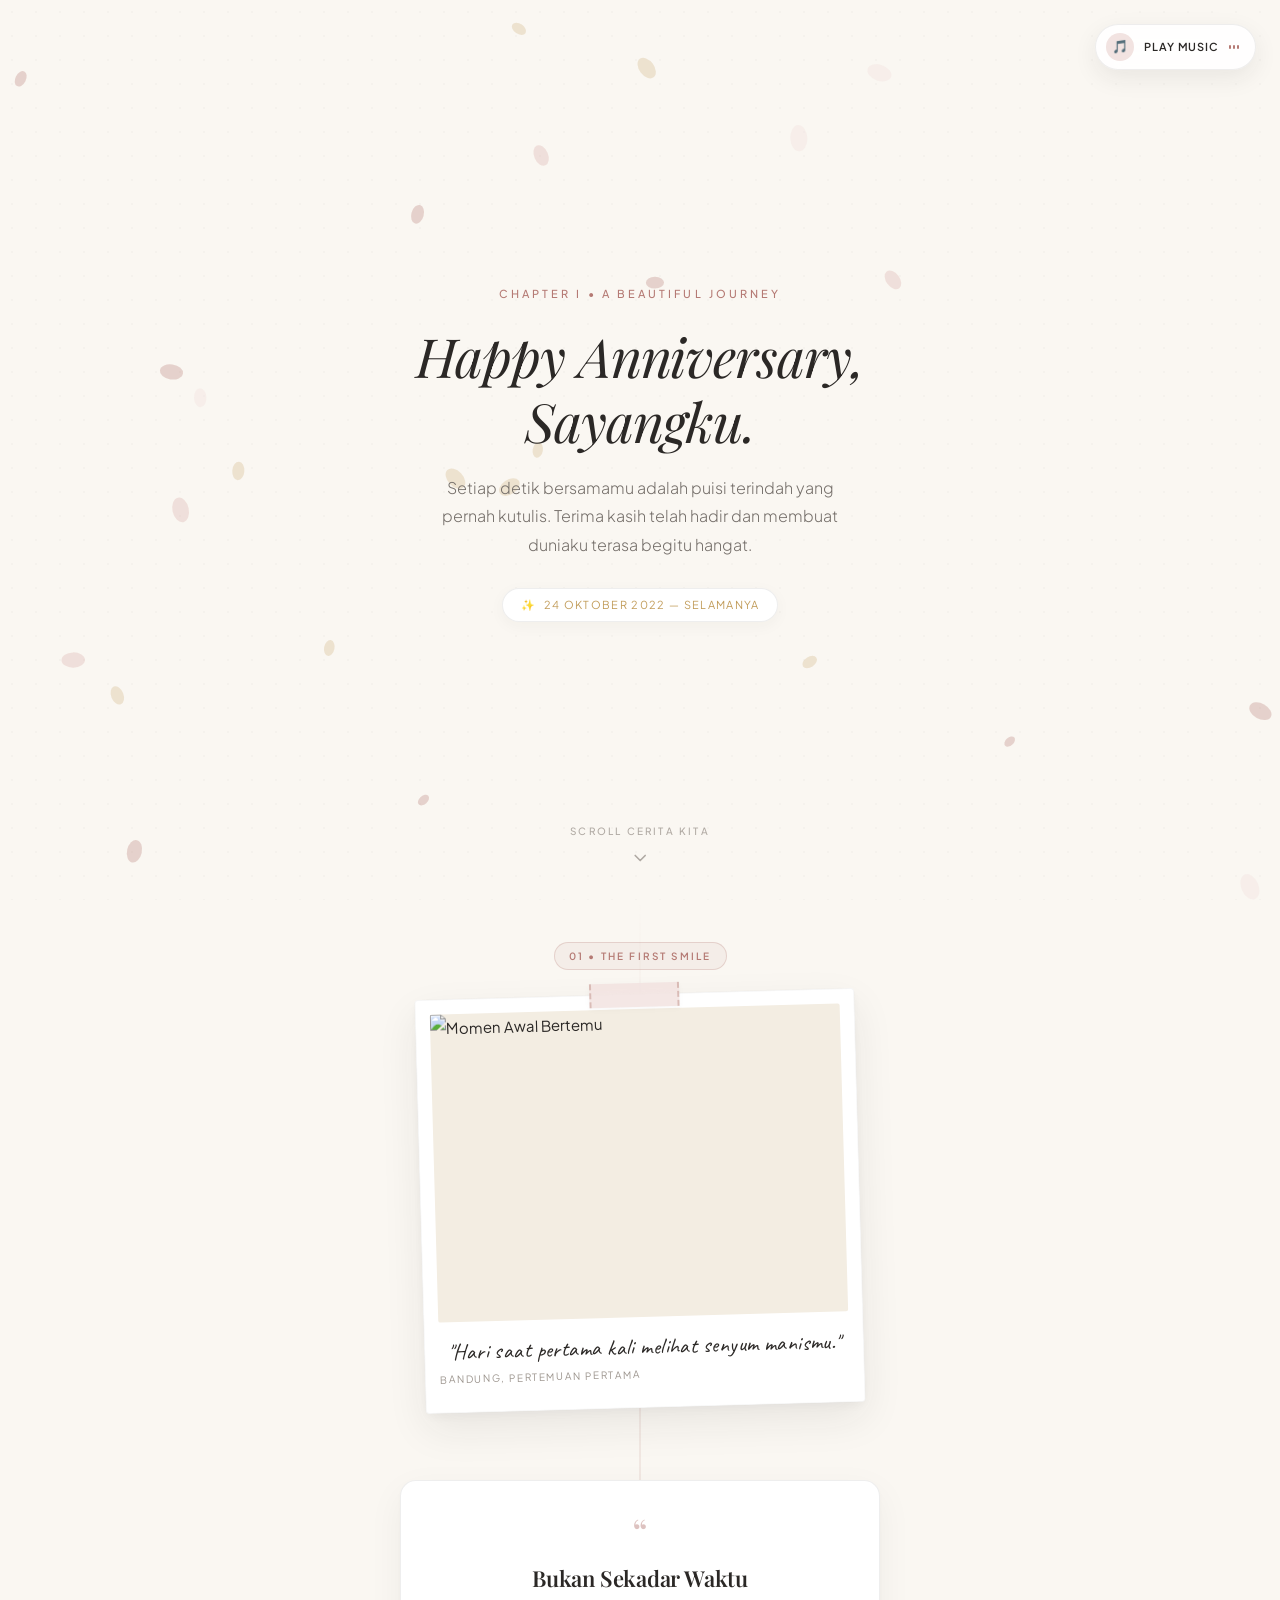
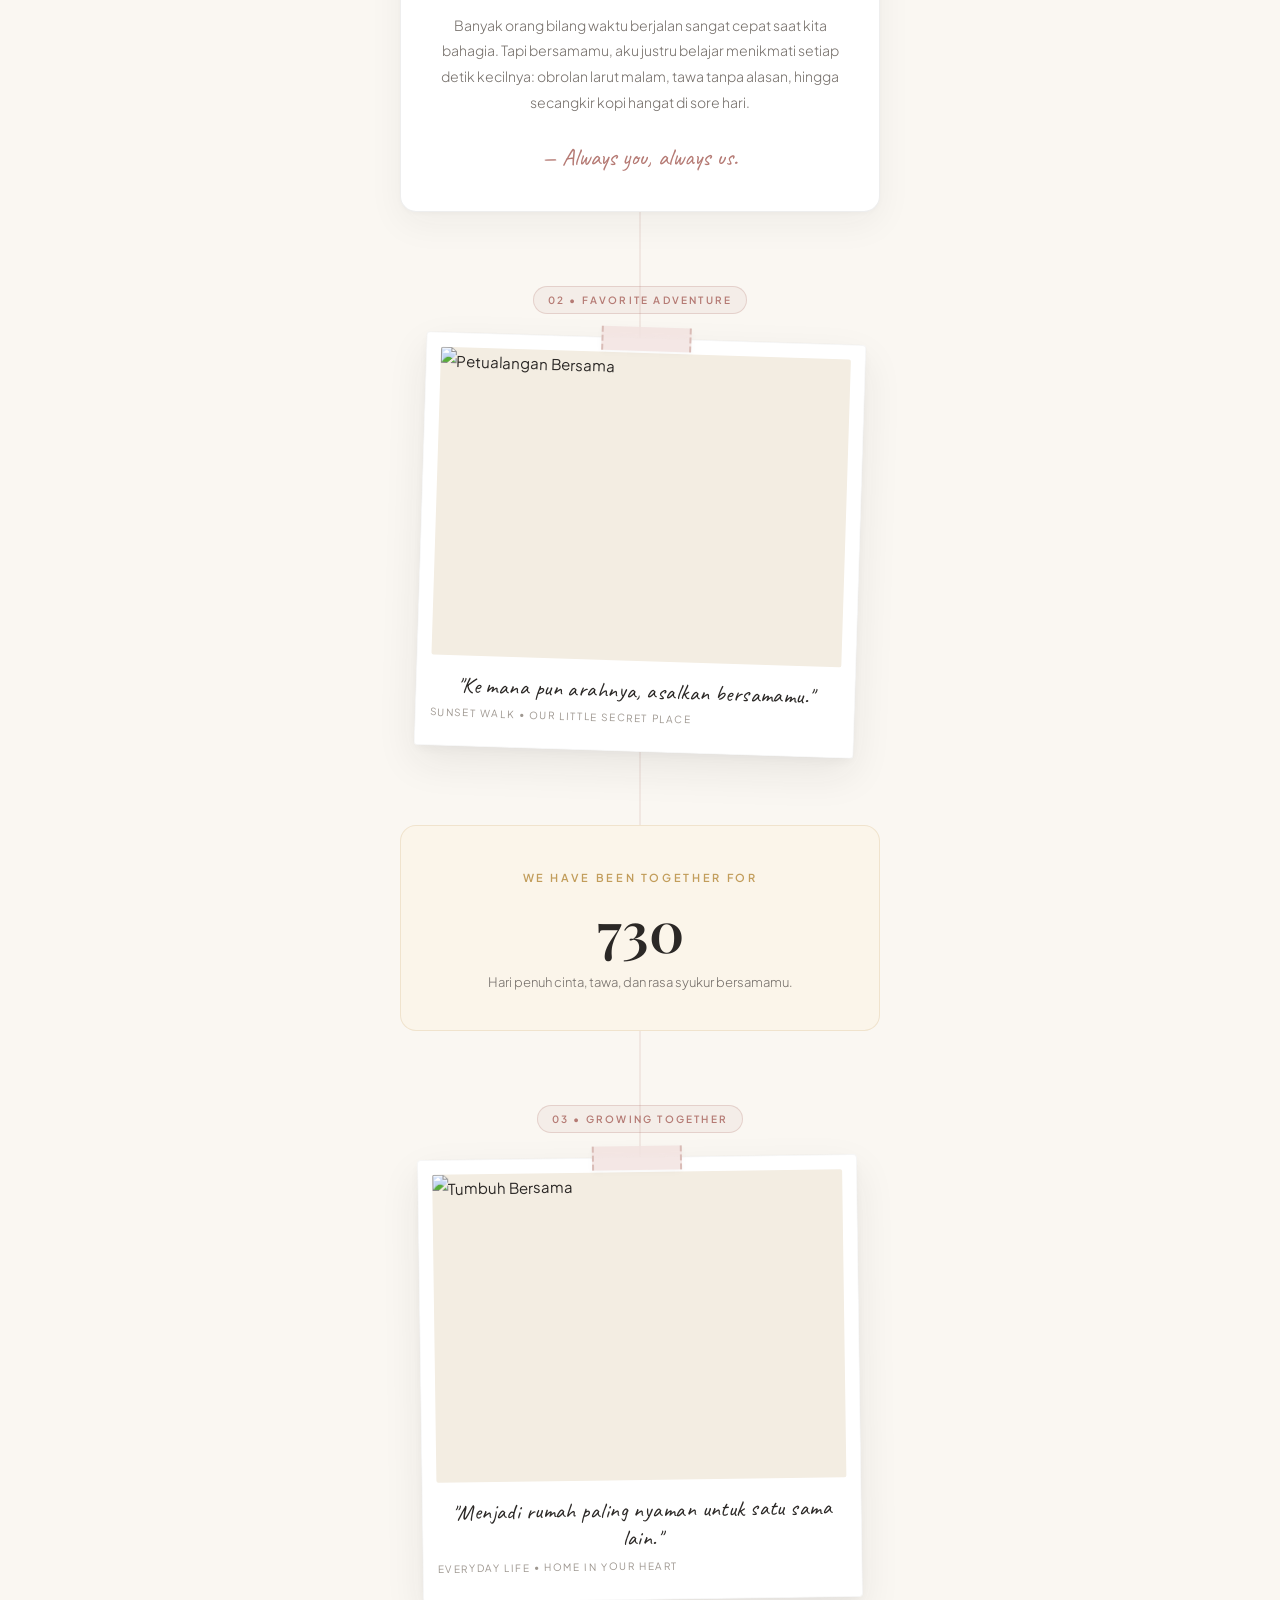
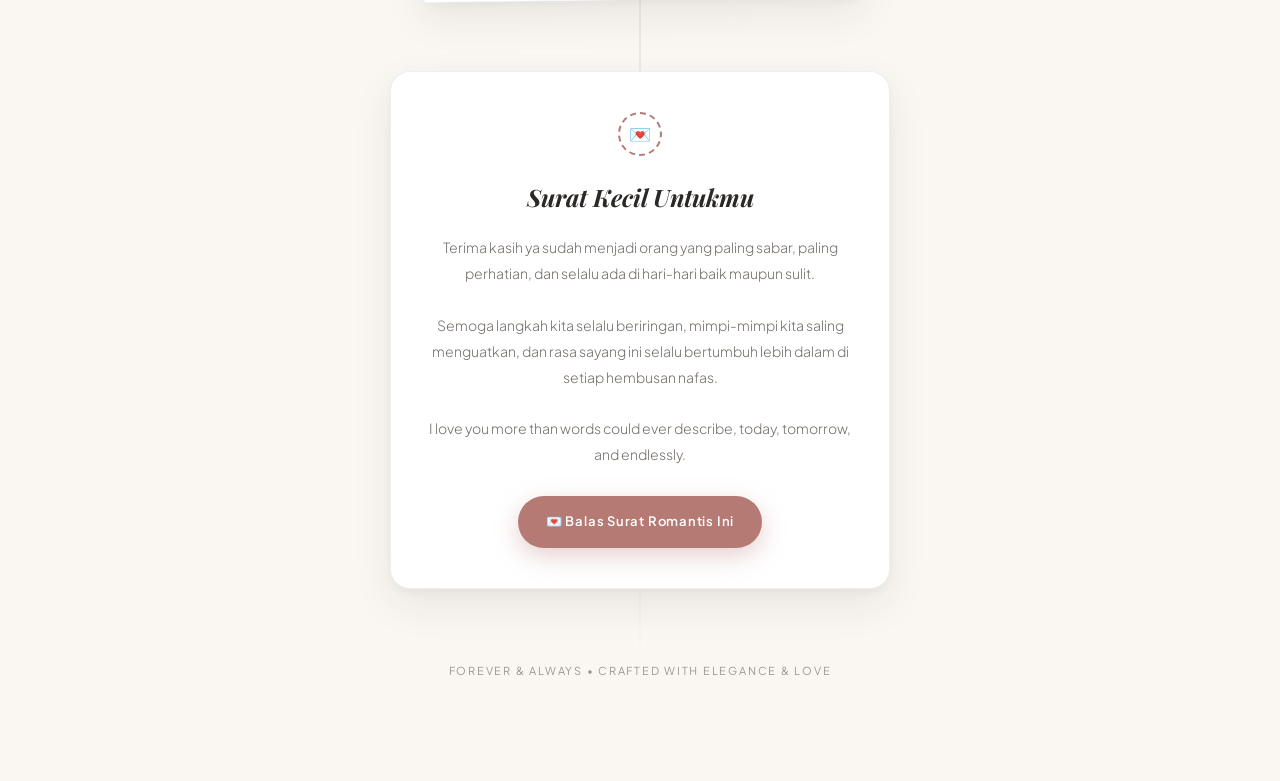
==== public/templates/aesthetic-minimalis/index.html @ 81859001 "feat: create Aesthetic Minimalis scrolling story template with polaroid and BGM" ====
<!DOCTYPE html>
<html lang="id">
<head>
  <meta charset="UTF-8" />
  <meta name="viewport" content="width=device-width, initial-scale=1.0, maximum-scale=1.0, user-scalable=no" />
  <title>A Story of Us • Aesthetic Minimalist Digital Gift</title>

  <!-- Google Fonts: Playfair Display (Serif Elegan) & Plus Jakarta Sans (Sans-Serif Clean) & Caveat (Handwritten Signature) -->
  <link rel="preconnect" href="https://fonts.googleapis.com">
  <link rel="preconnect" href="https://fonts.gstatic.com" crossorigin>
  <link href="https://fonts.googleapis.com/css2?family=Caveat:wght@500;700&family=Playfair+Display:ital,wght@0,400;0,600;0,700;1,400;1,600&family=Plus+Jakarta+Sans:wght@300;400;500;600&display=swap" rel="stylesheet">

  <style>
    /* ========================================================
       1. CSS RESET & COLOR PALETTE (Warm, Soft, & Premium)
       ======================================================== */
    *, *::before, *::after {
      box-sizing: border-box;
      margin: 0;
      padding: 0;
      -webkit-tap-highlight-color: transparent;
    }

    :root {
      /* Warm Beige / Editorial Off-White Palette */
      --bg-warm: #faf7f2;
      --bg-card: #ffffff;
      --bg-subtle: #f3ede2;
      
      --text-main: #2b2826;
      --text-muted: #756f6a;
      --text-light: #9e9790;
      
      --accent-rose: #b57a74;
      --accent-rose-soft: #f2e3e1;
      --accent-gold: #c29d5b;
      --accent-gold-soft: #fbf5ea;
      
      --border-soft: rgba(43, 40, 38, 0.08);
      --border-accent: rgba(181, 122, 116, 0.25);
      
      --font-serif: 'Playfair Display', Georgia, serif;
      --font-sans: 'Plus Jakarta Sans', system-ui, sans-serif;
      --font-script: 'Caveat', cursive;

      --shadow-soft: 0 12px 36px rgba(43, 40, 38, 0.05), 0 2px 6px rgba(43, 40, 38, 0.03);
      --shadow-polaroid: 0 16px 40px rgba(43, 40, 38, 0.08), 0 4px 12px rgba(43, 40, 38, 0.04);
      --shadow-hover: 0 24px 48px rgba(43, 40, 38, 0.12), 0 6px 16px rgba(43, 40, 38, 0.06);
    }

    html {
      scroll-behavior: smooth;
    }

    body {
      background-color: var(--bg-warm);
      color: var(--text-main);
      font-family: var(--font-sans);
      font-size: 15px;
      line-height: 1.8;
      overflow-x: hidden;
      -webkit-font-smoothing: antialiased;
    }

    /* Selection Color */
    ::selection {
      background-color: var(--accent-rose-soft);
      color: var(--accent-rose);
    }

    /* Ambient Subtle Paper Texture Pattern */
    body::before {
      content: "";
      position: fixed;
      inset: 0;
      pointer-events: none;
      z-index: 1;
      opacity: 0.025;
      background-image: radial-gradient(#2b2826 1px, transparent 1px);
      background-size: 24px 24px;
    }

    /* ========================================================
       2. FLOATING BGM BUTTON (Fixed Top-Right)
       ======================================================== */
    .bgm-fixed-control {
      position: fixed;
      top: 24px;
      right: 24px;
      z-index: 100;
      display: flex;
      align-items: center;
      gap: 10px;
      background: rgba(255, 255, 255, 0.88);
      backdrop-filter: blur(12px);
      -webkit-backdrop-filter: blur(12px);
      border: 1px solid var(--border-soft);
      border-radius: 999px;
      padding: 8px 16px 8px 10px;
      box-shadow: 0 8px 24px rgba(43, 40, 38, 0.08);
      cursor: pointer;
      transition: all 0.3s cubic-bezier(0.16, 1, 0.3, 1);
    }
    .bgm-fixed-control:hover {
      transform: translateY(-2px);
      box-shadow: 0 12px 28px rgba(43, 40, 38, 0.12);
      border-color: var(--border-accent);
    }
    .bgm-fixed-control:active {
      transform: scale(0.96);
    }

    /* Disc / Note Icon with gentle rotation when active */
    .bgm-disc {
      width: 28px;
      height: 28px;
      border-radius: 50%;
      background: var(--accent-rose-soft);
      color: var(--accent-rose);
      display: flex;
      align-items: center;
      justify-content: center;
      font-size: 13px;
      transition: transform 0.3s ease;
    }
    .bgm-fixed-control.is-playing .bgm-disc {
      animation: spin-disc 4s linear infinite;
      background: var(--accent-rose);
      color: #fff;
    }
    @keyframes spin-disc {
      from { transform: rotate(0deg); }
      to { transform: rotate(360deg); }
    }

    .bgm-label {
      font-size: 11px;
      font-weight: 600;
      letter-spacing: 0.08em;
      text-transform: uppercase;
      color: var(--text-main);
    }

    /* Equalizer Wave Bars */
    .bgm-wave {
      display: flex;
      align-items: center;
      gap: 2px;
      height: 12px;
    }
    .bgm-wave span {
      width: 2px;
      height: 4px;
      background: var(--accent-rose);
      border-radius: 1px;
      transition: height 0.2s ease;
    }
    .bgm-fixed-control.is-playing .bgm-wave span:nth-child(1) {
      animation: wave-bounce 0.8s ease-in-out infinite alternate;
    }
    .bgm-fixed-control.is-playing .bgm-wave span:nth-child(2) {
      animation: wave-bounce 0.8s ease-in-out 0.2s infinite alternate;
    }
    .bgm-fixed-control.is-playing .bgm-wave span:nth-child(3) {
      animation: wave-bounce 0.8s ease-in-out 0.4s infinite alternate;
    }
    @keyframes wave-bounce {
      from { height: 3px; }
      to { height: 12px; }
    }

    /* ========================================================
       3. FLOATING PETALS CANVAS
       ======================================================== */
    #petals-canvas {
      position: fixed;
      inset: 0;
      pointer-events: none;
      z-index: 2;
      width: 100%;
      height: 100%;
      opacity: 0.65;
    }

    /* ========================================================
       4. HERO SECTION (Serene Opening Screen)
       ======================================================== */
    .hero-section {
      position: relative;
      z-index: 10;
      min-height: 100vh;
      display: flex;
      flex-direction: column;
      align-items: center;
      justify-content: center;
      padding: 60px 24px;
      text-align: center;
    }

    .hero-content {
      max-width: 580px;
      margin: 0 auto;
    }

    .hero-tag {
      display: inline-block;
      font-size: 11px;
      font-weight: 500;
      letter-spacing: 0.28em;
      text-transform: uppercase;
      color: var(--accent-rose);
      margin-bottom: 20px;
      opacity: 0;
      animation: fade-down 1.2s cubic-bezier(0.16, 1, 0.3, 1) 0.2s forwards;
    }

    .hero-title {
      font-family: var(--font-serif);
      font-size: clamp(34px, 8vw, 54px);
      font-weight: 400;
      font-style: italic;
      line-height: 1.2;
      color: var(--text-main);
      margin-bottom: 20px;
      letter-spacing: -0.02em;
      opacity: 0;
      animation: fade-up 1.4s cubic-bezier(0.16, 1, 0.3, 1) 0.4s forwards;
    }

    .hero-subtitle {
      font-size: clamp(14px, 3.8vw, 16px);
      font-weight: 300;
      color: var(--text-muted);
      line-height: 1.8;
      max-width: 440px;
      margin: 0 auto;
      opacity: 0;
      animation: fade-up 1.4s cubic-bezier(0.16, 1, 0.3, 1) 0.6s forwards;
    }

    .hero-date-pill {
      display: inline-flex;
      align-items: center;
      gap: 8px;
      margin-top: 28px;
      padding: 6px 18px;
      border-radius: 999px;
      background: var(--bg-card);
      border: 1px solid var(--border-soft);
      font-size: 11px;
      letter-spacing: 0.12em;
      text-transform: uppercase;
      color: var(--accent-gold);
      box-shadow: 0 4px 16px rgba(43, 40, 38, 0.04);
      opacity: 0;
      animation: fade-up 1.4s cubic-bezier(0.16, 1, 0.3, 1) 0.8s forwards;
    }

    /* Bouncing Chevron Prompt */
    .scroll-indicator {
      position: absolute;
      bottom: 32px;
      left: 50%;
      transform: translateX(-50%);
      display: flex;
      flex-direction: column;
      align-items: center;
      gap: 8px;
      text-decoration: none;
      color: var(--text-light);
      opacity: 0;
      animation: fade-in 1.4s ease 1.2s forwards;
      cursor: pointer;
    }
    .scroll-indicator span {
      font-size: 10px;
      letter-spacing: 0.22em;
      text-transform: uppercase;
      font-weight: 500;
    }
    .chevron-icon {
      width: 20px;
      height: 20px;
      animation: bounce-chevron 2s infinite ease-in-out;
    }
    @keyframes bounce-chevron {
      0%, 100% { transform: translateY(0); }
      50% { transform: translateY(6px); }
    }

    @keyframes fade-down {
      from { opacity: 0; transform: translateY(-16px); }
      to { opacity: 1; transform: translateY(0); }
    }
    @keyframes fade-up {
      from { opacity: 0; transform: translateY(20px); }
      to { opacity: 1; transform: translateY(0); }
    }
    @keyframes fade-in {
      from { opacity: 0; }
      to { opacity: 0.8; }
    }

    /* ========================================================
       5. SCROLL STORY CONTAINER (Mobile-First Layout)
       ======================================================== */
    .story-container {
      position: relative;
      z-index: 10;
      width: 100%;
      max-width: 620px;
      margin: 0 auto;
      padding: 40px 24px 100px;
    }

    /* Vertical Storyline Spine */
    .story-spine {
      position: absolute;
      top: 0;
      bottom: 80px;
      left: 50%;
      width: 1px;
      background: linear-gradient(
        to bottom,
        transparent,
        rgba(181, 122, 116, 0.25) 10%,
        rgba(181, 122, 116, 0.25) 90%,
        transparent
      );
      transform: translateX(-50%);
      pointer-events: none;
    }

    /* Story Item Block */
    .story-item {
      position: relative;
      margin-bottom: 72px;
      width: 100%;
    }

    /* Chapter Indicator Badge */
    .chapter-tag {
      text-align: center;
      margin-bottom: 24px;
    }
    .chapter-pill {
      display: inline-block;
      font-size: 10px;
      font-weight: 600;
      letter-spacing: 0.22em;
      text-transform: uppercase;
      color: var(--accent-rose);
      background: rgba(181, 122, 116, 0.08);
      border: 1px solid var(--border-accent);
      padding: 4px 14px;
      border-radius: 999px;
    }

    /* ========================================================
       6. POLAROID PHOTO CARD STYLING
       ======================================================== */
    .polaroid-card {
      position: relative;
      background: var(--bg-card);
      padding: 14px 14px 24px;
      border-radius: 4px;
      box-shadow: var(--shadow-polaroid);
      border: 1px solid rgba(43, 40, 38, 0.04);
      transition: transform 0.4s cubic-bezier(0.16, 1, 0.3, 1), box-shadow 0.4s ease;
      max-width: 440px;
      margin: 0 auto;
    }
    .polaroid-card:hover {
      transform: scale(1.02) rotate(0deg) !important;
      box-shadow: var(--shadow-hover);
    }

    /* Subtle decorative Washi Tape */
    .polaroid-tape {
      position: absolute;
      top: -12px;
      left: 50%;
      transform: translateX(-50%);
      width: 90px;
      height: 24px;
      background: rgba(242, 227, 225, 0.85);
      border-left: 2px dashed rgba(181, 122, 116, 0.4);
      border-right: 2px dashed rgba(181, 122, 116, 0.4);
      box-shadow: 0 2px 6px rgba(0, 0, 0, 0.03);
      backdrop-filter: blur(2px);
      z-index: 5;
    }

    .polaroid-image-wrapper {
      position: relative;
      width: 100%;
      aspect-ratio: 4 / 3;
      overflow: hidden;
      border-radius: 2px;
      background: var(--bg-subtle);
    }
    .polaroid-image-wrapper img {
      width: 100%;
      height: 100%;
      object-fit: cover;
      display: block;
      transition: transform 0.6s cubic-bezier(0.16, 1, 0.3, 1);
    }
    .polaroid-card:hover .polaroid-image-wrapper img {
      transform: scale(1.04);
    }

    /* Polaroid Bottom Caption */
    .polaroid-caption {
      margin-top: 16px;
      text-align: center;
      font-family: var(--font-script);
      font-size: 22px;
      color: var(--text-main);
      line-height: 1.3;
      letter-spacing: 0.02em;
    }
    .polaroid-date {
      display: block;
      margin-top: 4px;
      font-family: var(--font-sans);
      font-size: 10px;
      letter-spacing: 0.16em;
      text-transform: uppercase;
      color: var(--text-light);
    }

    /* Slight organic tilts */
    .tilt-left {
      transform: rotate(-1.6deg);
    }
    .tilt-right {
      transform: rotate(1.8deg);
    }
    .tilt-slight-left {
      transform: rotate(-0.8deg);
    }

    /* ========================================================
       7. ROMANTIC NARRATIVE TEXT CARD
       ======================================================== */
    .narrative-card {
      position: relative;
      background: var(--bg-card);
      border-radius: 16px;
      padding: 32px 28px;
      box-shadow: var(--shadow-soft);
      border: 1px solid var(--border-soft);
      max-width: 480px;
      margin: 0 auto;
      text-align: center;
    }
    .narrative-quote-mark {
      font-family: var(--font-serif);
      font-size: 38px;
      line-height: 1;
      color: var(--accent-rose);
      opacity: 0.45;
      margin-bottom: 8px;
    }
    .narrative-heading {
      font-family: var(--font-serif);
      font-size: 22px;
      font-weight: 600;
      color: var(--text-main);
      margin-bottom: 14px;
      letter-spacing: -0.01em;
    }
    .narrative-body {
      font-size: 14px;
      color: var(--text-muted);
      line-height: 1.85;
      font-weight: 300;
    }
    .narrative-signature {
      margin-top: 20px;
      font-family: var(--font-script);
      font-size: 24px;
      color: var(--accent-rose);
    }

    /* ========================================================
       8. DAYS OF LOVE COUNTER
       ======================================================== */
    .counter-section {
      text-align: center;
      padding: 36px 20px;
      background: var(--accent-gold-soft);
      border: 1px solid rgba(194, 157, 91, 0.2);
      border-radius: 16px;
      margin: 40px auto 60px;
      max-width: 480px;
    }
    .counter-label {
      font-size: 11px;
      letter-spacing: 0.24em;
      text-transform: uppercase;
      color: var(--accent-gold);
      font-weight: 600;
    }
    .counter-number {
      font-family: var(--font-serif);
      font-size: clamp(38px, 9vw, 56px);
      font-weight: 600;
      color: var(--text-main);
      line-height: 1.1;
      margin: 10px 0;
    }
    .counter-desc {
      font-size: 13px;
      color: var(--text-muted);
      font-weight: 300;
    }

    /* ========================================================
       9. CLOSING LETTER & WHATSAPP REPLY
       ======================================================== */
    .closing-letter-card {
      background: var(--bg-card);
      border-radius: 20px;
      padding: 40px 30px;
      border: 1px solid var(--border-soft);
      box-shadow: var(--shadow-polaroid);
      max-width: 500px;
      margin: 40px auto 0;
      text-align: center;
      position: relative;
    }
    .closing-stamp {
      width: 44px;
      height: 44px;
      border-radius: 50%;
      border: 2px dashed var(--accent-rose);
      color: var(--accent-rose);
      display: flex;
      align-items: center;
      justify-content: center;
      font-size: 18px;
      margin: 0 auto 20px;
    }
    .closing-title {
      font-family: var(--font-serif);
      font-size: 24px;
      font-style: italic;
      margin-bottom: 16px;
    }
    .closing-text {
      font-size: 14px;
      color: var(--text-muted);
      line-height: 1.85;
      font-weight: 300;
      margin-bottom: 28px;
      white-space: pre-wrap;
    }

    /* Romantic WhatsApp CTA Button */
    .reply-btn {
      display: inline-flex;
      align-items: center;
      justify-content: center;
      gap: 10px;
      background: var(--accent-rose);
      color: #ffffff;
      padding: 14px 28px;
      border-radius: 999px;
      font-size: 13px;
      font-weight: 600;
      letter-spacing: 0.06em;
      text-decoration: none;
      box-shadow: 0 8px 24px rgba(181, 122, 116, 0.35);
      transition: all 0.3s cubic-bezier(0.16, 1, 0.3, 1);
    }
    .reply-btn:hover {
      background: #a36963;
      transform: translateY(-2px);
      box-shadow: 0 12px 28px rgba(181, 122, 116, 0.45);
    }
    .reply-btn:active {
      transform: scale(0.97);
    }

    .footer-note {
      margin-top: 48px;
      text-align: center;
      font-size: 11px;
      letter-spacing: 0.16em;
      text-transform: uppercase;
      color: var(--text-light);
    }

    /* ========================================================
       10. SCROLL REVEAL ANIMATIONS (Intersection Observer)
       ======================================================== */
    .reveal-on-scroll {
      opacity: 0;
      transform: translateY(35px);
      transition: opacity 0.85s cubic-bezier(0.16, 1, 0.3, 1), transform 0.85s cubic-bezier(0.16, 1, 0.3, 1);
      will-change: opacity, transform;
    }
    .reveal-on-scroll.is-visible {
      opacity: 1;
      transform: translateY(0);
    }
  </style>
</head>
<body>

  <!-- Floating Ambient Canvas: Gentle Rose Petals -->
  <canvas id="petals-canvas" aria-hidden="true"></canvas>

  <!-- ========================================================
       1. FIXED BGM AUDIO PLAYER CONTROL (Top-Right)
       ======================================================== -->
  <div class="bgm-fixed-control" id="bgm-button" role="button" aria-label="Putar Musik Latar Belakang" tabindex="0">
    <div class="bgm-disc">🎵</div>
    <span class="bgm-label" id="bgm-status-text">PLAY MUSIC</span>
    <div class="bgm-wave">
      <span></span>
      <span></span>
      <span></span>
    </div>
  </div>

  <!-- Native Audio Tag -->
  <audio id="bgm-audio" loop preload="auto">
    <source src="https://cdn.pixabay.com/download/audio/2022/05/27/audio_1808fbf07a.mp3?filename=romantic-moment-piano-love-112196.mp3" type="audio/mpeg" />
  </audio>

  <!-- ========================================================
       2. HERO SECTION (Layar Pembuka)
       ======================================================== -->
  <header class="hero-section" id="hero">
    <div class="hero-content">
      <p class="hero-tag" id="hero-tag-text">CHAPTER I • A BEAUTIFUL JOURNEY</p>
      <h1 class="hero-title" id="hero-title-text">Happy Anniversary,<br>Sayangku.</h1>
      <p class="hero-subtitle" id="hero-subtitle-text">
        Setiap detik bersamamu adalah puisi terindah yang pernah kutulis. Terima kasih telah hadir dan membuat duniaku terasa begitu hangat.
      </p>
      <div class="hero-date-pill">
        <span>✨</span>
        <span id="hero-anniversary-date">24 OKTOBER 2022 — SELAMANYA</span>
      </div>
    </div>

    <!-- Bouncing Chevron Hint -->
    <a href="#story" class="scroll-indicator" aria-label="Scroll ke cerita kita">
      <span>SCROLL CERITA KITA</span>
      <svg class="chevron-icon" viewBox="0 0 24 24" fill="none" stroke="currentColor" stroke-width="2" stroke-linecap="round" stroke-linejoin="round">
        <polyline points="6 9 12 15 18 9"></polyline>
      </svg>
    </a>
  </header>

  <!-- ========================================================
       3. STORYTELLING TIMELINE (Scrolling Story)
       ======================================================== -->
  <main class="story-container" id="story">
    <div class="story-spine" aria-hidden="true"></div>

    <!-- ITEM 1: Polaroid Memory Pertama -->
    <article class="story-item reveal-on-scroll">
      <div class="chapter-tag">
        <span class="chapter-pill">01 • THE FIRST SMILE</span>
      </div>
      <div class="polaroid-card tilt-left">
        <div class="polaroid-tape" aria-hidden="true"></div>
        <div class="polaroid-image-wrapper">
          <img 
            id="photo-1"
            src="https://images.unsplash.com/photo-1529333166437-7750a6dd5a70?auto=format&fit=crop&w=800&q=80" 
            alt="Momen Awal Bertemu" 
          />
        </div>
        <p class="polaroid-caption" id="caption-1">"Hari saat pertama kali melihat senyum manismu."</p>
        <span class="polaroid-date" id="date-1">Bandung, Pertemuan Pertama</span>
      </div>
    </article>

    <!-- ITEM 2: Narrative Text Card -->
    <article class="story-item reveal-on-scroll">
      <div class="narrative-card">
        <div class="narrative-quote-mark">“</div>
        <h2 class="narrative-heading">Bukan Sekadar Waktu</h2>
        <p class="narrative-body" id="narrative-text-1">
          Banyak orang bilang waktu berjalan sangat cepat saat kita bahagia. Tapi bersamamu, aku justru belajar menikmati setiap detik kecilnya: obrolan larut malam, tawa tanpa alasan, hingga secangkir kopi hangat di sore hari.
        </p>
        <div class="narrative-signature">— Always you, always us.</div>
      </div>
    </article>

    <!-- ITEM 3: Polaroid Memory Kedua -->
    <article class="story-item reveal-on-scroll">
      <div class="chapter-tag">
        <span class="chapter-pill">02 • FAVORITE ADVENTURE</span>
      </div>
      <div class="polaroid-card tilt-right">
        <div class="polaroid-tape" aria-hidden="true"></div>
        <div class="polaroid-image-wrapper">
          <img 
            id="photo-2"
            src="https://images.unsplash.com/photo-1516589178581-6cd7833ae3b2?auto=format&fit=crop&w=800&q=80" 
            alt="Petualangan Bersama" 
          />
        </div>
        <p class="polaroid-caption" id="caption-2">"Ke mana pun arahnya, asalkan bersamamu."</p>
        <span class="polaroid-date" id="date-2">Sunset Walk • Our Little Secret Place</span>
      </div>
    </article>

    <!-- ITEM 4: Days of Love Counter -->
    <section class="story-item reveal-on-scroll">
      <div class="counter-section">
        <span class="counter-label">WE HAVE BEEN TOGETHER FOR</span>
        <div class="counter-number" id="counter-days">730</div>
        <p class="counter-desc" id="counter-text">Hari penuh cinta, tawa, dan rasa syukur bersamamu.</p>
      </div>
    </section>

    <!-- ITEM 5: Polaroid Memory Ketiga -->
    <article class="story-item reveal-on-scroll">
      <div class="chapter-tag">
        <span class="chapter-pill">03 • GROWING TOGETHER</span>
      </div>
      <div class="polaroid-card tilt-slight-left">
        <div class="polaroid-tape" aria-hidden="true"></div>
        <div class="polaroid-image-wrapper">
          <img 
            id="photo-3"
            src="https://images.unsplash.com/photo-1518199266791-5375a83190b7?auto=format&fit=crop&w=800&q=80" 
            alt="Tumbuh Bersama" 
          />
        </div>
        <p class="polaroid-caption" id="caption-3">"Menjadi rumah paling nyaman untuk satu sama lain."</p>
        <span class="polaroid-date" id="date-3">Everyday Life • Home in Your Heart</span>
      </div>
    </article>

    <!-- ITEM 6: Final Love Letter Card -->
    <article class="story-item reveal-on-scroll">
      <div class="closing-letter-card">
        <div class="closing-stamp">💌</div>
        <h2 class="closing-title" id="closing-heading">Surat Kecil Untukmu</h2>
        <p class="closing-text" id="closing-message">
Terima kasih ya sudah menjadi orang yang paling sabar, paling perhatian, dan selalu ada di hari-hari baik maupun sulit.

Semoga langkah kita selalu beriringan, mimpi-mimpi kita saling menguatkan, dan rasa sayang ini selalu bertumbuh lebih dalam di setiap hembusan nafas.

I love you more than words could ever describe, today, tomorrow, and endlessly.
        </p>

        <!-- WhatsApp Reply Button -->
        <a href="#" id="reply-wa-btn" target="_blank" rel="noopener noreferrer" class="reply-btn">
          <span>💌 Balas Surat Romantis Ini</span>
        </a>
      </div>
    </article>

    <footer class="footer-note">
      FOREVER & ALWAYS • CRAFTED WITH ELEGANCE & LOVE
    </footer>
  </main>

  <!-- ========================================================
       11. JAVASCRIPT LOGIC & USER CONFIGURATION
       ======================================================== */
  -->
  <script>
    // ========================================================
    // ⚙️ KONFIGURASI KADO (UBAH DATA DI BAWAH INI SESUAI KEINGINAN)
    // ========================================================
    const CONFIG = {
      // 1. Nama Pasangan
      namaPanggilan: "Sayangku",
      namaPengirim: "Ilyas Satria",

      // 2. Teks di Hero Section
      heroTag: "CHAPTER I • A BEAUTIFUL JOURNEY",
      heroTitle: "Happy Anniversary,<br>Sayangku.",
      heroSubtitle: "Setiap detik bersamamu adalah puisi terindah yang pernah kutulis. Terima kasih telah hadir dan membuat duniaku terasa begitu hangat.",
      tanggalAnniversary: "24 OKTOBER 2022 — SELAMANYA",

      // 3. Foto Polaroid & Caption (Ganti link gambar dengan fotomu)
      foto1: {
        url: "https://images.unsplash.com/photo-1529333166437-7750a6dd5a70?auto=format&fit=crop&w=800&q=80",
        caption: `"Hari saat pertama kali melihat senyum manismu."`,
        date: "Bandung, Pertemuan Pertama"
      },
      foto2: {
        url: "https://images.unsplash.com/photo-1516589178581-6cd7833ae3b2?auto=format&fit=crop&w=800&q=80",
        caption: `"Ke mana pun arahnya, asalkan bersamamu."`,
        date: "Sunset Walk • Our Little Secret Place"
      },
      foto3: {
        url: "https://images.unsplash.com/photo-1518199266791-5375a83190b7?auto=format&fit=crop&w=800&q=80",
        caption: `"Menjadi rumah paling nyaman untuk satu sama lain."`,
        date: "Everyday Life • Home in Your Heart"
      },

      // 4. Hitungan Hari Bersama (Bisa diisi angka manual atau hitung otomatis)
      jumlahHariBersama: 730,
      teksHari: "Hari penuh cinta, tawa, dan rasa syukur bersamamu.",

      // 5. Pesan Surat Penutup
      suratPenutup: 
`Terima kasih ya sudah menjadi orang yang paling sabar, paling perhatian, dan selalu ada di hari-hari baik maupun sulit.

Semoga langkah kita selalu beriringan, mimpi-mimpi kita saling menguatkan, dan rasa sayang ini selalu bertumbuh lebih dalam di setiap hembusan nafas.

I love you more than words could ever describe, today, tomorrow, and endlessly.`,

      // 6. Link Musik Latar Belakang (MP3 Instrumental Lembut / Piano)
      urlMusik: "https://cdn.pixabay.com/download/audio/2022/05/27/audio_1808fbf07a.mp3?filename=romantic-moment-piano-love-112196.mp3",

      // 7. Nomor WhatsApp Pengirim (untuk tombol balas)
      nomorWaPengirim: "6285722645928",
      pesanBalasanWa: "Sayang, aku sudah baca suratnya! Terharu banget... I love you more! ❤️✨"
    };

    // ========================================================
    // INITIALIZATION & DOM BINDING
    // ========================================================
    document.addEventListener("DOMContentLoaded", () => {
      // Pasang Data dari CONFIG
      document.getElementById("hero-tag-text").textContent = CONFIG.heroTag;
      document.getElementById("hero-title-text").innerHTML = CONFIG.heroTitle;
      document.getElementById("hero-subtitle-text").textContent = CONFIG.heroSubtitle;
      document.getElementById("hero-anniversary-date").textContent = CONFIG.tanggalAnniversary;

      // Foto 1
      document.getElementById("photo-1").src = CONFIG.foto1.url;
      document.getElementById("caption-1").textContent = CONFIG.foto1.caption;
      document.getElementById("date-1").textContent = CONFIG.foto1.date;

      // Foto 2
      document.getElementById("photo-2").src = CONFIG.foto2.url;
      document.getElementById("caption-2").textContent = CONFIG.foto2.caption;
      document.getElementById("date-2").textContent = CONFIG.foto2.date;

      // Foto 3
      document.getElementById("photo-3").src = CONFIG.foto3.url;
      document.getElementById("caption-3").textContent = CONFIG.foto3.caption;
      document.getElementById("date-3").textContent = CONFIG.foto3.date;

      // Counter
      document.getElementById("counter-days").textContent = CONFIG.jumlahHariBersama;
      document.getElementById("counter-text").textContent = CONFIG.teksHari;

      // Surat Penutup
      document.getElementById("closing-message").textContent = CONFIG.suratPenutup;

      // WhatsApp Button
      const waLink = `https://wa.me/${CONFIG.nomorWaPengirim}?text=${encodeURIComponent(CONFIG.pesanBalasanWa)}`;
      document.getElementById("reply-wa-btn").href = waLink;

      // ========================================================
      // BGM AUDIO PLAYER CONTROLLER
      // ========================================================
      const audio = document.getElementById("bgm-audio");
      const bgmBtn = document.getElementById("bgm-button");
      const bgmText = document.getElementById("bgm-status-text");
      let isPlaying = false;

      if (CONFIG.urlMusik) {
        audio.src = CONFIG.urlMusik;
      }

      function toggleAudio() {
        if (!audio) return;
        if (isPlaying) {
          audio.pause();
          isPlaying = false;
          bgmBtn.classList.remove("is-playing");
          bgmText.textContent = "PLAY MUSIC";
        } else {
          audio.play().then(() => {
            isPlaying = true;
            bgmBtn.classList.add("is-playing");
            bgmText.textContent = "PAUSE";
          }).catch((err) => {
            console.warn("Audio play prevented:", err);
          });
        }
      }

      bgmBtn.addEventListener("click", toggleAudio);

      // Mulai audio halus pada sentuhan/interaksi pertama jika diizinkan
      const handleFirstInteraction = () => {
        if (!isPlaying) {
          audio.play().then(() => {
            isPlaying = true;
            bgmBtn.classList.add("is-playing");
            bgmText.textContent = "PAUSE";
          }).catch(() => {});
        }
        window.removeEventListener("click", handleFirstInteraction);
        window.removeEventListener("touchstart", handleFirstInteraction);
      };
      window.addEventListener("click", handleFirstInteraction, { once: true });
      window.addEventListener("touchstart", handleFirstInteraction, { once: true });

      // ========================================================
      // INTERSECTION OBSERVER (Scroll Story Animations)
      // ========================================================
      const revealElements = document.querySelectorAll(".reveal-on-scroll");

      if ("IntersectionObserver" in window) {
        const observerOptions = {
          root: null,
          rootMargin: "0px 0px -60px 0px", // Memicu animasi sedikit sebelum elemen berada di tengah viewport
          threshold: 0.12
        };

        const observer = new IntersectionObserver((entries, obs) => {
          entries.forEach((entry) => {
            if (entry.isIntersecting) {
              entry.target.classList.add("is-visible");
              obs.unobserve(entry.target); // Hanya animasikan sekali
            }
          });
        }, observerOptions);

        revealElements.forEach((el) => observer.observe(el));
      } else {
        // Fallback jika browser sangat lama
        revealElements.forEach((el) => el.classList.add("is-visible"));
      }

      // ========================================================
      // FLOATING ROSE PETALS CANVAS (Soft Aesthetic Particles)
      // ========================================================
      initPetals();
    });

    function initPetals() {
      const canvas = document.getElementById("petals-canvas");
      if (!canvas) return;
      const ctx = canvas.getContext("2d");

      let width = (canvas.width = window.innerWidth);
      let height = (canvas.height = window.innerHeight);

      window.addEventListener("resize", () => {
        width = canvas.width = window.innerWidth;
        height = canvas.height = window.innerHeight;
      });

      const petalColors = [
        "rgba(181, 122, 116, 0.45)",
        "rgba(242, 227, 225, 0.65)",
        "rgba(194, 157, 91, 0.35)",
        "rgba(217, 169, 163, 0.45)"
      ];

      const petals = [];
      const petalCount = window.innerWidth < 768 ? 16 : 28;

      for (let i = 0; i < petalCount; i++) {
        petals.push({
          x: Math.random() * width,
          y: Math.random() * height,
          size: Math.random() * 8 + 6,
          speedX: Math.random() * 0.8 - 0.4,
          speedY: Math.random() * 0.6 + 0.4,
          rotation: Math.random() * Math.PI * 2,
          rotationSpeed: (Math.random() - 0.5) * 0.02,
          color: petalColors[Math.floor(Math.random() * petalColors.length)],
          swaySpeed: Math.random() * 0.02 + 0.01,
          swayOffset: Math.random() * Math.PI * 2
        });
      }

      let tick = 0;
      function animate() {
        ctx.clearRect(0, 0, width, height);
        tick += 0.02;

        petals.forEach((p) => {
          p.y += p.speedY;
          p.x += p.speedX + Math.sin(tick + p.swayOffset) * 0.5;
          p.rotation += p.rotationSpeed;

          // Wrap around edges
          if (p.y > height + 20) {
            p.y = -20;
            p.x = Math.random() * width;
          }
          if (p.x > width + 20) p.x = -20;
          if (p.x < -20) p.x = width + 20;

          // Draw organic petal oval
          ctx.save();
          ctx.translate(p.x, p.y);
          ctx.rotate(p.rotation);
          ctx.beginPath();
          ctx.ellipse(0, 0, p.size, p.size * 0.65, 0, 0, Math.PI * 2);
          ctx.fillStyle = p.color;
          ctx.fill();
          ctx.restore();
        });

        requestAnimationFrame(animate);
      }
      animate();
    }
  </script>
</body>
</html>
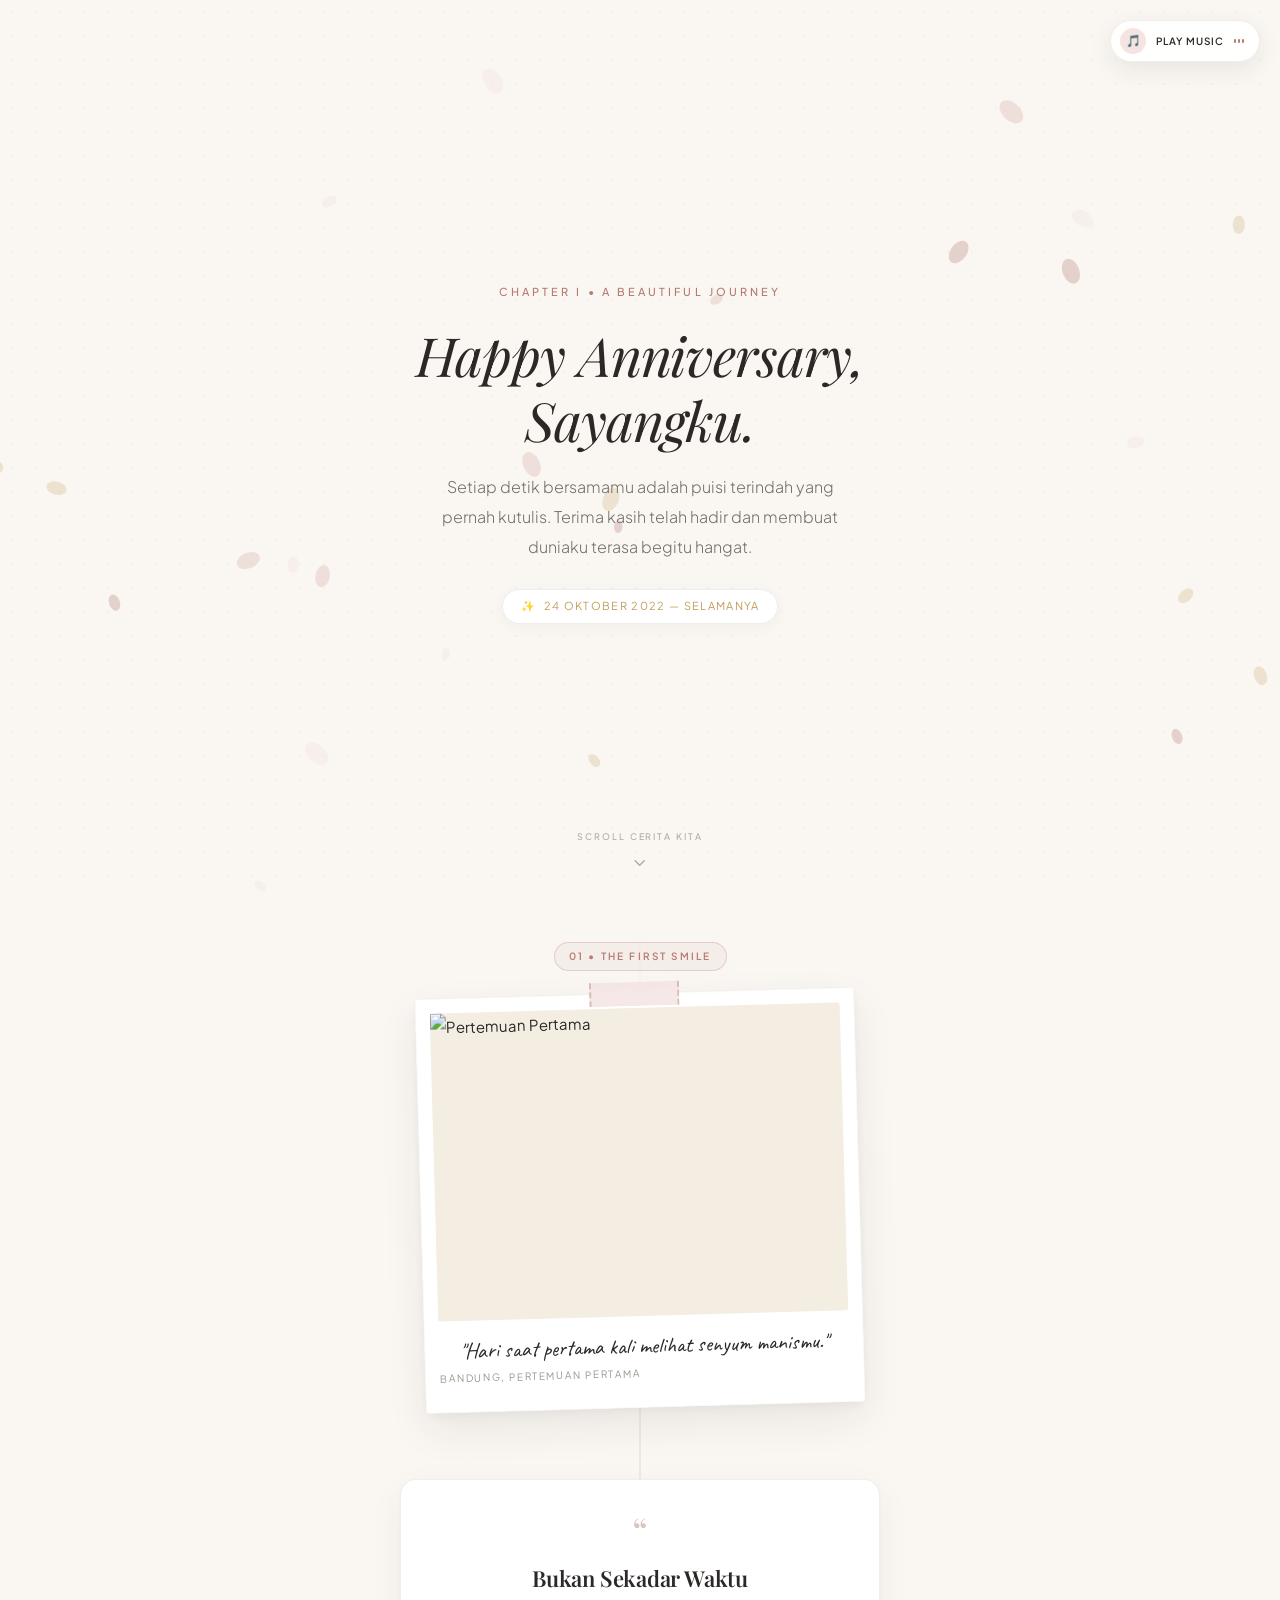
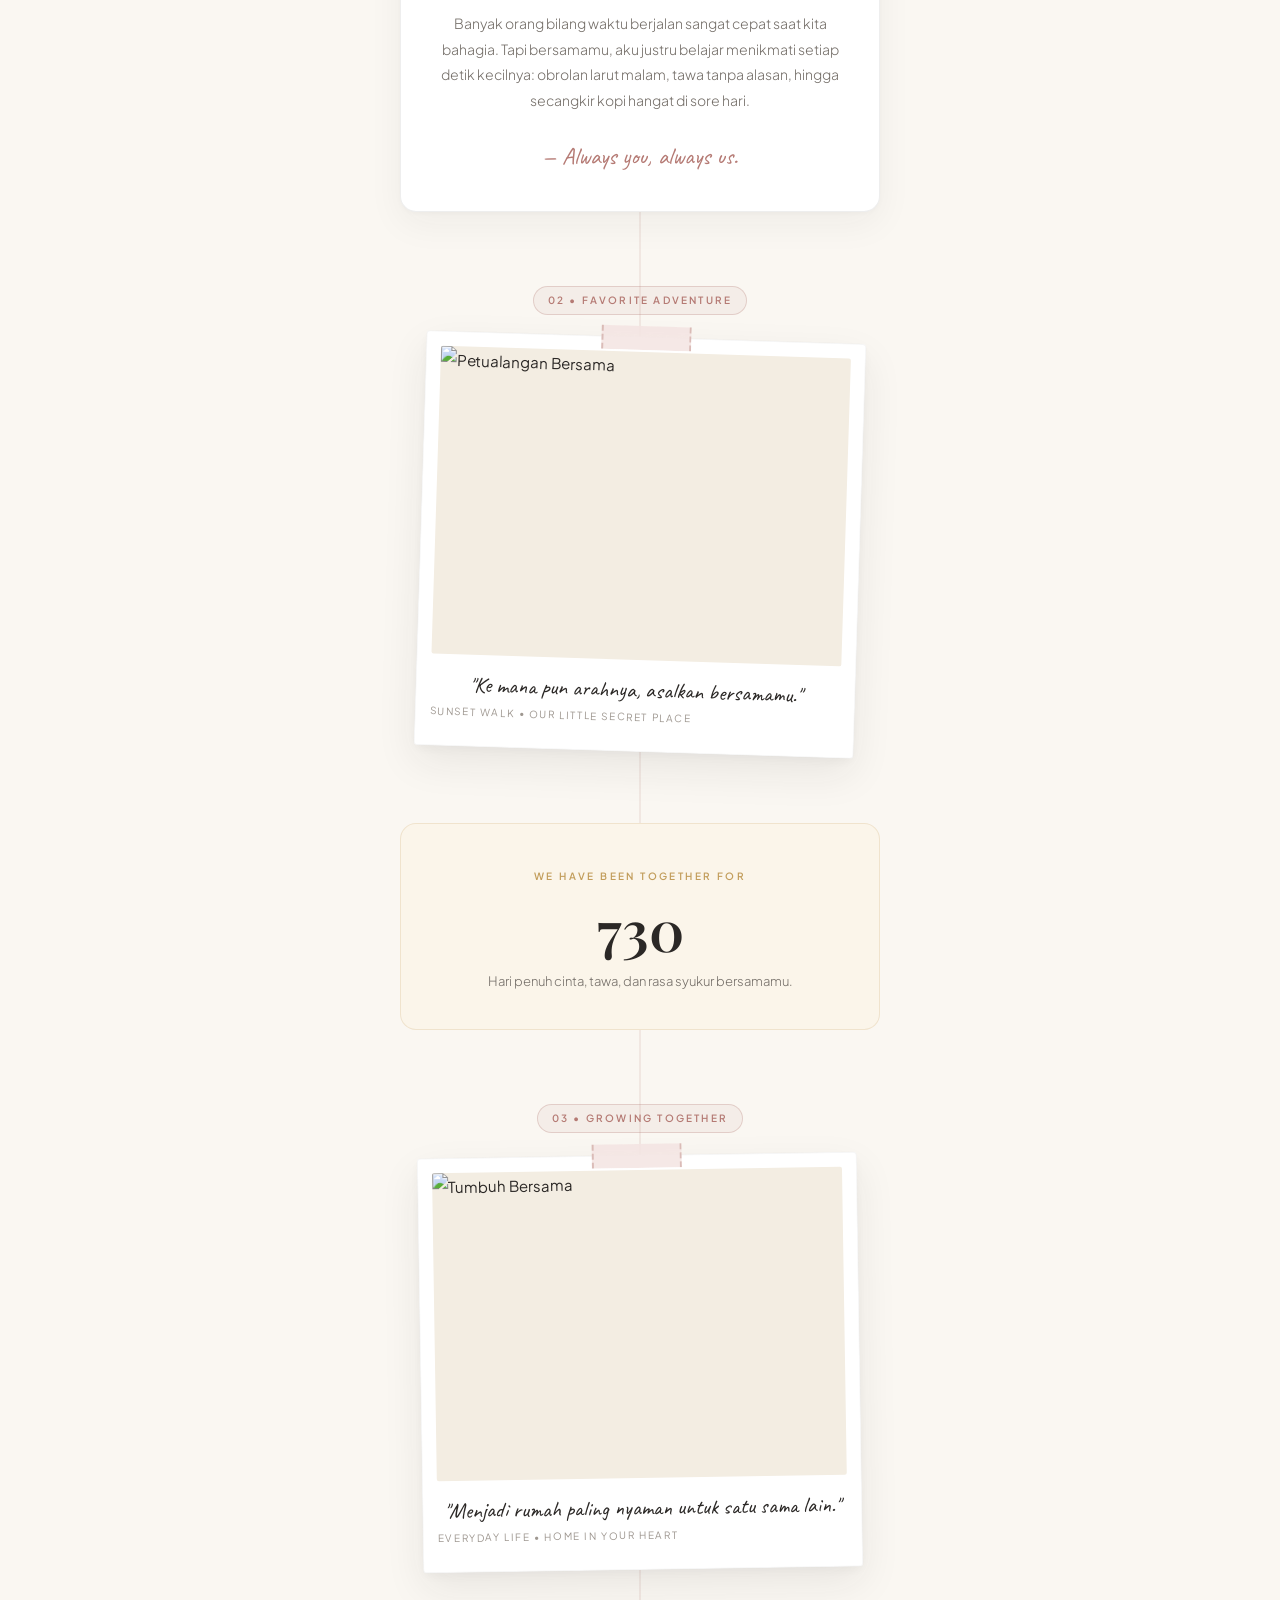
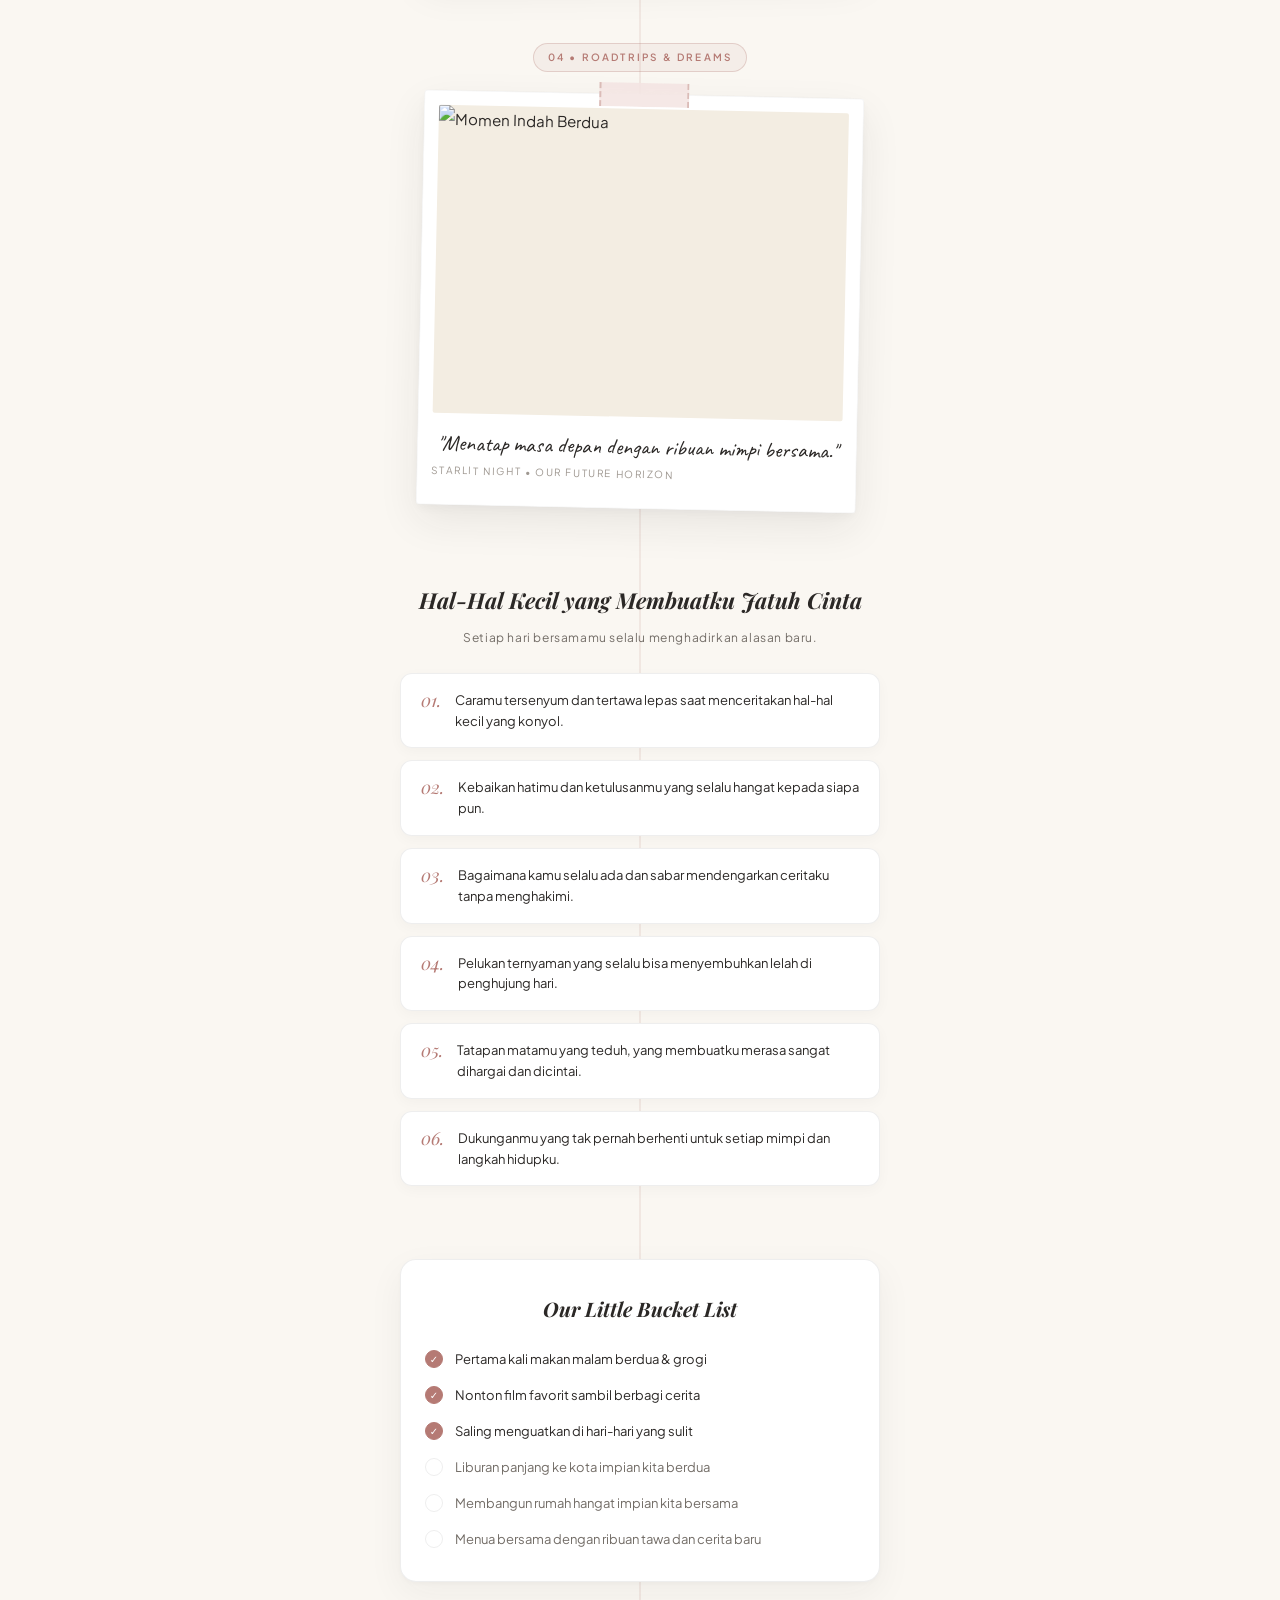
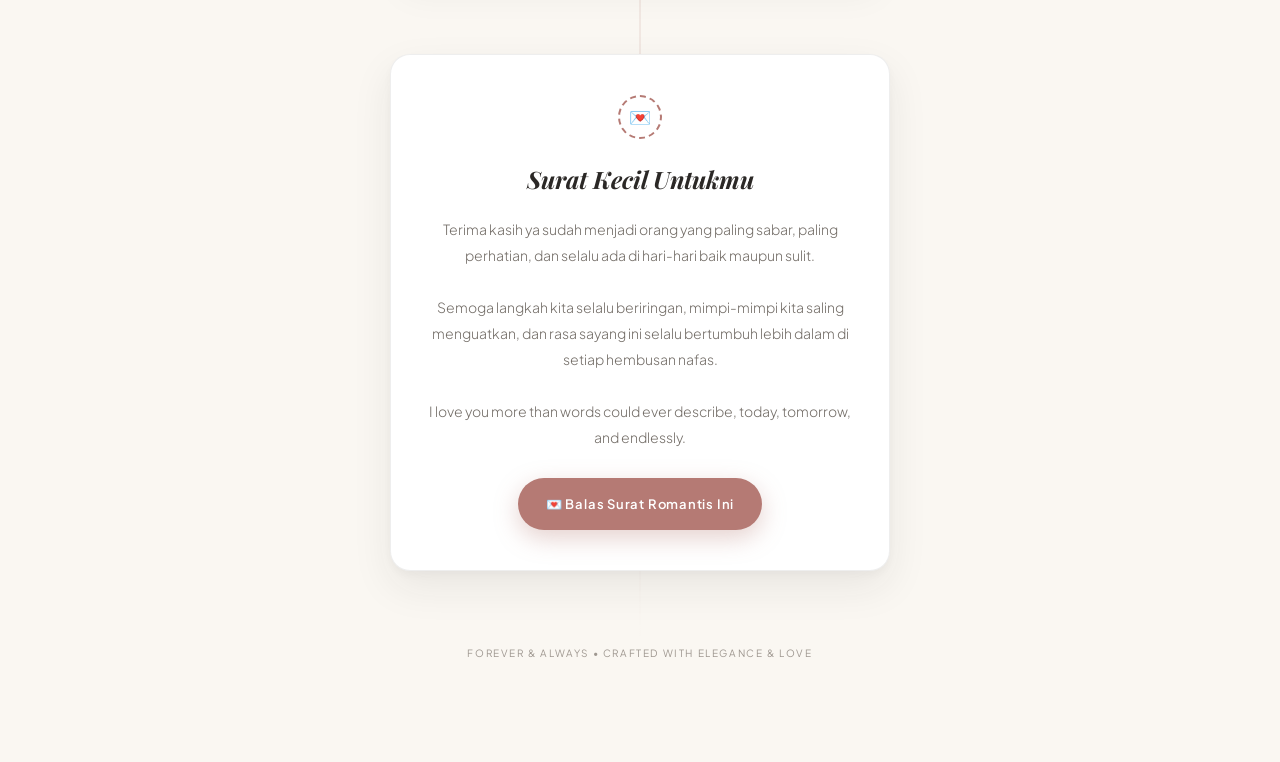
==== commit f27b1d18: "feat(templates): expand rich interactive storytelling, multi-chapters, quizzes, and memory galleries" ====
--- a/public/templates/aesthetic-minimalis/index.html
+++ b/public/templates/aesthetic-minimalis/index.html
@@ -22,22 +22,21 @@
     }
 
     :root {
-      /* Warm Beige / Editorial Off-White Palette */
       --bg-warm: #faf7f2;
       --bg-card: #ffffff;
       --bg-subtle: #f3ede2;
       
       --text-main: #2b2826;
-      --text-muted: #756f6a;
+      --text-muted: #736d67;
       --text-light: #9e9790;
       
       --accent-rose: #b57a74;
-      --accent-rose-soft: #f2e3e1;
+      --accent-rose-soft: #f4e5e3;
       --accent-gold: #c29d5b;
       --accent-gold-soft: #fbf5ea;
       
       --border-soft: rgba(43, 40, 38, 0.08);
-      --border-accent: rgba(181, 122, 116, 0.25);
+      --border-accent: rgba(181, 122, 116, 0.28);
       
       --font-serif: 'Playfair Display', Georgia, serif;
       --font-sans: 'Plus Jakarta Sans', system-ui, sans-serif;
@@ -57,46 +56,42 @@
       color: var(--text-main);
       font-family: var(--font-sans);
       font-size: 15px;
-      line-height: 1.8;
+      line-height: 1.85;
       overflow-x: hidden;
       -webkit-font-smoothing: antialiased;
     }
 
-    /* Selection Color */
     ::selection {
       background-color: var(--accent-rose-soft);
       color: var(--accent-rose);
     }
 
-    /* Ambient Subtle Paper Texture Pattern */
     body::before {
       content: "";
       position: fixed;
       inset: 0;
       pointer-events: none;
       z-index: 1;
-      opacity: 0.025;
+      opacity: 0.03;
       background-image: radial-gradient(#2b2826 1px, transparent 1px);
       background-size: 24px 24px;
     }
 
-    /* ========================================================
-       2. FLOATING BGM BUTTON (Fixed Top-Right)
-       ======================================================== */
+    /* Fixed Floating BGM Controller */
     .bgm-fixed-control {
       position: fixed;
-      top: 24px;
-      right: 24px;
+      top: 20px;
+      right: 20px;
       z-index: 100;
       display: flex;
       align-items: center;
       gap: 10px;
-      background: rgba(255, 255, 255, 0.88);
+      background: rgba(255, 255, 255, 0.9);
       backdrop-filter: blur(12px);
       -webkit-backdrop-filter: blur(12px);
       border: 1px solid var(--border-soft);
       border-radius: 999px;
-      padding: 8px 16px 8px 10px;
+      padding: 7px 15px 7px 9px;
       box-shadow: 0 8px 24px rgba(43, 40, 38, 0.08);
       cursor: pointer;
       transition: all 0.3s cubic-bezier(0.16, 1, 0.3, 1);
@@ -106,21 +101,17 @@
       box-shadow: 0 12px 28px rgba(43, 40, 38, 0.12);
       border-color: var(--border-accent);
     }
-    .bgm-fixed-control:active {
-      transform: scale(0.96);
-    }
-
-    /* Disc / Note Icon with gentle rotation when active */
+
     .bgm-disc {
-      width: 28px;
-      height: 28px;
+      width: 26px;
+      height: 26px;
       border-radius: 50%;
       background: var(--accent-rose-soft);
       color: var(--accent-rose);
       display: flex;
       align-items: center;
       justify-content: center;
-      font-size: 13px;
+      font-size: 12px;
       transition: transform 0.3s ease;
     }
     .bgm-fixed-control.is-playing .bgm-disc {
@@ -132,16 +123,14 @@
       from { transform: rotate(0deg); }
       to { transform: rotate(360deg); }
     }
-
     .bgm-label {
-      font-size: 11px;
+      font-size: 10px;
       font-weight: 600;
-      letter-spacing: 0.08em;
+      letter-spacing: 0.1em;
       text-transform: uppercase;
       color: var(--text-main);
     }
 
-    /* Equalizer Wave Bars */
     .bgm-wave {
       display: flex;
       align-items: center;
@@ -153,7 +142,6 @@
       height: 4px;
       background: var(--accent-rose);
       border-radius: 1px;
-      transition: height 0.2s ease;
     }
     .bgm-fixed-control.is-playing .bgm-wave span:nth-child(1) {
       animation: wave-bounce 0.8s ease-in-out infinite alternate;
@@ -169,9 +157,7 @@
       to { height: 12px; }
     }
 
-    /* ========================================================
-       3. FLOATING PETALS CANVAS
-       ======================================================== */
+    /* Floating Canvas */
     #petals-canvas {
       position: fixed;
       inset: 0;
@@ -183,7 +169,7 @@
     }
 
     /* ========================================================
-       4. HERO SECTION (Serene Opening Screen)
+       2. HERO SECTION
        ======================================================== */
     .hero-section {
       position: relative;
@@ -196,12 +182,10 @@
       padding: 60px 24px;
       text-align: center;
     }
-
     .hero-content {
       max-width: 580px;
       margin: 0 auto;
     }
-
     .hero-tag {
       display: inline-block;
       font-size: 11px;
@@ -213,7 +197,6 @@
       opacity: 0;
       animation: fade-down 1.2s cubic-bezier(0.16, 1, 0.3, 1) 0.2s forwards;
     }
-
     .hero-title {
       font-family: var(--font-serif);
       font-size: clamp(34px, 8vw, 54px);
@@ -226,18 +209,16 @@
       opacity: 0;
       animation: fade-up 1.4s cubic-bezier(0.16, 1, 0.3, 1) 0.4s forwards;
     }
-
     .hero-subtitle {
       font-size: clamp(14px, 3.8vw, 16px);
       font-weight: 300;
       color: var(--text-muted);
-      line-height: 1.8;
+      line-height: 1.85;
       max-width: 440px;
       margin: 0 auto;
       opacity: 0;
       animation: fade-up 1.4s cubic-bezier(0.16, 1, 0.3, 1) 0.6s forwards;
     }
-
     .hero-date-pill {
       display: inline-flex;
       align-items: center;
@@ -256,10 +237,9 @@
       animation: fade-up 1.4s cubic-bezier(0.16, 1, 0.3, 1) 0.8s forwards;
     }
 
-    /* Bouncing Chevron Prompt */
     .scroll-indicator {
       position: absolute;
-      bottom: 32px;
+      bottom: 28px;
       left: 50%;
       transform: translateX(-50%);
       display: flex;
@@ -270,24 +250,22 @@
       color: var(--text-light);
       opacity: 0;
       animation: fade-in 1.4s ease 1.2s forwards;
-      cursor: pointer;
     }
     .scroll-indicator span {
-      font-size: 10px;
+      font-size: 9px;
       letter-spacing: 0.22em;
       text-transform: uppercase;
       font-weight: 500;
     }
     .chevron-icon {
-      width: 20px;
-      height: 20px;
+      width: 18px;
+      height: 18px;
       animation: bounce-chevron 2s infinite ease-in-out;
     }
     @keyframes bounce-chevron {
       0%, 100% { transform: translateY(0); }
       50% { transform: translateY(6px); }
     }
-
     @keyframes fade-down {
       from { opacity: 0; transform: translateY(-16px); }
       to { opacity: 1; transform: translateY(0); }
@@ -302,7 +280,7 @@
     }
 
     /* ========================================================
-       5. SCROLL STORY CONTAINER (Mobile-First Layout)
+       3. STORY CONTAINER
        ======================================================== */
     .story-container {
       position: relative;
@@ -312,36 +290,32 @@
       margin: 0 auto;
       padding: 40px 24px 100px;
     }
-
-    /* Vertical Storyline Spine */
     .story-spine {
       position: absolute;
       top: 0;
-      bottom: 80px;
+      bottom: 120px;
       left: 50%;
       width: 1px;
       background: linear-gradient(
         to bottom,
         transparent,
-        rgba(181, 122, 116, 0.25) 10%,
-        rgba(181, 122, 116, 0.25) 90%,
+        rgba(181, 122, 116, 0.25) 8%,
+        rgba(181, 122, 116, 0.25) 92%,
         transparent
       );
       transform: translateX(-50%);
       pointer-events: none;
     }
 
-    /* Story Item Block */
     .story-item {
       position: relative;
       margin-bottom: 72px;
       width: 100%;
     }
 
-    /* Chapter Indicator Badge */
     .chapter-tag {
       text-align: center;
-      margin-bottom: 24px;
+      margin-bottom: 22px;
     }
     .chapter-pill {
       display: inline-block;
@@ -356,9 +330,7 @@
       border-radius: 999px;
     }
 
-    /* ========================================================
-       6. POLAROID PHOTO CARD STYLING
-       ======================================================== */
+    /* Polaroid Photo Card */
     .polaroid-card {
       position: relative;
       background: var(--bg-card);
@@ -374,8 +346,6 @@
       transform: scale(1.02) rotate(0deg) !important;
       box-shadow: var(--shadow-hover);
     }
-
-    /* Subtle decorative Washi Tape */
     .polaroid-tape {
       position: absolute;
       top: -12px;
@@ -383,14 +353,12 @@
       transform: translateX(-50%);
       width: 90px;
       height: 24px;
-      background: rgba(242, 227, 225, 0.85);
+      background: rgba(244, 229, 227, 0.88);
       border-left: 2px dashed rgba(181, 122, 116, 0.4);
       border-right: 2px dashed rgba(181, 122, 116, 0.4);
-      box-shadow: 0 2px 6px rgba(0, 0, 0, 0.03);
       backdrop-filter: blur(2px);
       z-index: 5;
     }
-
     .polaroid-image-wrapper {
       position: relative;
       width: 100%;
@@ -409,8 +377,6 @@
     .polaroid-card:hover .polaroid-image-wrapper img {
       transform: scale(1.04);
     }
-
-    /* Polaroid Bottom Caption */
     .polaroid-caption {
       margin-top: 16px;
       text-align: center;
@@ -418,7 +384,6 @@
       font-size: 22px;
       color: var(--text-main);
       line-height: 1.3;
-      letter-spacing: 0.02em;
     }
     .polaroid-date {
       display: block;
@@ -429,21 +394,12 @@
       text-transform: uppercase;
       color: var(--text-light);
     }
-
-    /* Slight organic tilts */
-    .tilt-left {
-      transform: rotate(-1.6deg);
-    }
-    .tilt-right {
-      transform: rotate(1.8deg);
-    }
-    .tilt-slight-left {
-      transform: rotate(-0.8deg);
-    }
-
-    /* ========================================================
-       7. ROMANTIC NARRATIVE TEXT CARD
-       ======================================================== */
+    .tilt-left { transform: rotate(-1.6deg); }
+    .tilt-right { transform: rotate(1.8deg); }
+    .tilt-slight-left { transform: rotate(-0.9deg); }
+    .tilt-slight-right { transform: rotate(1.2deg); }
+
+    /* Narrative Text Card */
     .narrative-card {
       position: relative;
       background: var(--bg-card);
@@ -468,7 +424,7 @@
       font-size: 22px;
       font-weight: 600;
       color: var(--text-main);
-      margin-bottom: 14px;
+      margin-bottom: 12px;
       letter-spacing: -0.01em;
     }
     .narrative-body {
@@ -484,20 +440,18 @@
       color: var(--accent-rose);
     }
 
-    /* ========================================================
-       8. DAYS OF LOVE COUNTER
-       ======================================================== */
+    /* Days of Love Counter */
     .counter-section {
       text-align: center;
       padding: 36px 20px;
       background: var(--accent-gold-soft);
       border: 1px solid rgba(194, 157, 91, 0.2);
       border-radius: 16px;
-      margin: 40px auto 60px;
+      margin: 0 auto;
       max-width: 480px;
     }
     .counter-label {
-      font-size: 11px;
+      font-size: 10px;
       letter-spacing: 0.24em;
       text-transform: uppercase;
       color: var(--accent-gold);
@@ -517,17 +471,121 @@
       font-weight: 300;
     }
 
-    /* ========================================================
-       9. CLOSING LETTER & WHATSAPP REPLY
-       ======================================================== */
+    /* 10 Reasons Flip / Grid Cards */
+    .reasons-header {
+      text-align: center;
+      margin-bottom: 24px;
+    }
+    .reasons-title {
+      font-family: var(--font-serif);
+      font-size: 22px;
+      font-style: italic;
+      color: var(--text-main);
+      margin-bottom: 6px;
+    }
+    .reasons-subtitle {
+      font-size: 12px;
+      color: var(--text-muted);
+      letter-spacing: 0.05em;
+    }
+    .reasons-grid {
+      display: grid;
+      grid-template-columns: 1fr;
+      gap: 12px;
+      max-width: 480px;
+      margin: 0 auto;
+    }
+    .reason-card {
+      background: var(--bg-card);
+      border: 1px solid var(--border-soft);
+      border-radius: 12px;
+      padding: 16px 20px;
+      display: flex;
+      align-items: flex-start;
+      gap: 14px;
+      box-shadow: 0 4px 14px rgba(43, 40, 38, 0.03);
+      transition: all 0.25s ease;
+      cursor: pointer;
+    }
+    .reason-card:hover {
+      transform: translateY(-2px);
+      border-color: var(--border-accent);
+      box-shadow: 0 8px 24px rgba(181, 122, 116, 0.1);
+    }
+    .reason-num {
+      font-family: var(--font-serif);
+      font-size: 18px;
+      font-style: italic;
+      color: var(--accent-rose);
+      flex-shrink: 0;
+      line-height: 1.2;
+    }
+    .reason-text {
+      font-size: 13px;
+      color: var(--text-main);
+      line-height: 1.6;
+    }
+
+    /* Bucket List Section */
+    .bucketlist-card {
+      background: var(--bg-card);
+      border-radius: 16px;
+      padding: 30px 24px;
+      border: 1px solid var(--border-soft);
+      box-shadow: var(--shadow-soft);
+      max-width: 480px;
+      margin: 0 auto;
+    }
+    .bucketlist-title {
+      font-family: var(--font-serif);
+      font-size: 20px;
+      font-style: italic;
+      text-align: center;
+      margin-bottom: 20px;
+    }
+    .bucketlist-items {
+      display: flex;
+      flex-direction: column;
+      gap: 12px;
+    }
+    .bucket-item {
+      display: flex;
+      align-items: center;
+      gap: 12px;
+      font-size: 13px;
+      color: var(--text-muted);
+    }
+    .bucket-item.checked {
+      color: var(--text-main);
+    }
+    .bucket-check {
+      width: 18px;
+      height: 18px;
+      border-radius: 50%;
+      border: 1.5px solid var(--accent-rose);
+      display: flex;
+      align-items: center;
+      justify-content: center;
+      font-size: 10px;
+      flex-shrink: 0;
+      color: #fff;
+      background: var(--accent-rose);
+    }
+    .bucket-check.unchecked {
+      background: transparent;
+      border-color: var(--border-soft);
+      color: transparent;
+    }
+
+    /* Closing Letter Card */
     .closing-letter-card {
       background: var(--bg-card);
       border-radius: 20px;
-      padding: 40px 30px;
+      padding: 40px 28px;
       border: 1px solid var(--border-soft);
       box-shadow: var(--shadow-polaroid);
       max-width: 500px;
-      margin: 40px auto 0;
+      margin: 0 auto;
       text-align: center;
       position: relative;
     }
@@ -541,7 +599,7 @@
       align-items: center;
       justify-content: center;
       font-size: 18px;
-      margin: 0 auto 20px;
+      margin: 0 auto 18px;
     }
     .closing-title {
       font-family: var(--font-serif);
@@ -558,7 +616,6 @@
       white-space: pre-wrap;
     }
 
-    /* Romantic WhatsApp CTA Button */
     .reply-btn {
       display: inline-flex;
       align-items: center;
@@ -580,22 +637,17 @@
       transform: translateY(-2px);
       box-shadow: 0 12px 28px rgba(181, 122, 116, 0.45);
     }
-    .reply-btn:active {
-      transform: scale(0.97);
-    }
 
     .footer-note {
       margin-top: 48px;
       text-align: center;
-      font-size: 11px;
+      font-size: 10px;
       letter-spacing: 0.16em;
       text-transform: uppercase;
       color: var(--text-light);
     }
 
-    /* ========================================================
-       10. SCROLL REVEAL ANIMATIONS (Intersection Observer)
-       ======================================================== */
+    /* Scroll Reveal */
     .reveal-on-scroll {
       opacity: 0;
       transform: translateY(35px);
@@ -613,9 +665,7 @@
   <!-- Floating Ambient Canvas: Gentle Rose Petals -->
   <canvas id="petals-canvas" aria-hidden="true"></canvas>
 
-  <!-- ========================================================
-       1. FIXED BGM AUDIO PLAYER CONTROL (Top-Right)
-       ======================================================== -->
+  <!-- Fixed BGM Control -->
   <div class="bgm-fixed-control" id="bgm-button" role="button" aria-label="Putar Musik Latar Belakang" tabindex="0">
     <div class="bgm-disc">🎵</div>
     <span class="bgm-label" id="bgm-status-text">PLAY MUSIC</span>
@@ -626,13 +676,13 @@
     </div>
   </div>
 
-  <!-- Native Audio Tag -->
+  <!-- Audio Element -->
   <audio id="bgm-audio" loop preload="auto">
     <source src="https://cdn.pixabay.com/download/audio/2022/05/27/audio_1808fbf07a.mp3?filename=romantic-moment-piano-love-112196.mp3" type="audio/mpeg" />
   </audio>
 
   <!-- ========================================================
-       2. HERO SECTION (Layar Pembuka)
+       1. HERO OPENING SCREEN
        ======================================================== -->
   <header class="hero-section" id="hero">
     <div class="hero-content">
@@ -647,7 +697,6 @@
       </div>
     </div>
 
-    <!-- Bouncing Chevron Hint -->
     <a href="#story" class="scroll-indicator" aria-label="Scroll ke cerita kita">
       <span>SCROLL CERITA KITA</span>
       <svg class="chevron-icon" viewBox="0 0 24 24" fill="none" stroke="currentColor" stroke-width="2" stroke-linecap="round" stroke-linejoin="round">
@@ -657,12 +706,12 @@
   </header>
 
   <!-- ========================================================
-       3. STORYTELLING TIMELINE (Scrolling Story)
+       2. SCROLLING STORY TIMELINE
        ======================================================== -->
   <main class="story-container" id="story">
     <div class="story-spine" aria-hidden="true"></div>
 
-    <!-- ITEM 1: Polaroid Memory Pertama -->
+    <!-- CHAPTER 01: Polaroid Memory Pertama -->
     <article class="story-item reveal-on-scroll">
       <div class="chapter-tag">
         <span class="chapter-pill">01 • THE FIRST SMILE</span>
@@ -670,18 +719,14 @@
       <div class="polaroid-card tilt-left">
         <div class="polaroid-tape" aria-hidden="true"></div>
         <div class="polaroid-image-wrapper">
-          <img 
-            id="photo-1"
-            src="https://images.unsplash.com/photo-1529333166437-7750a6dd5a70?auto=format&fit=crop&w=800&q=80" 
-            alt="Momen Awal Bertemu" 
-          />
+          <img id="photo-1" src="https://images.unsplash.com/photo-1529333166437-7750a6dd5a70?auto=format&fit=crop&w=800&q=80" alt="Pertemuan Pertama" />
         </div>
         <p class="polaroid-caption" id="caption-1">"Hari saat pertama kali melihat senyum manismu."</p>
         <span class="polaroid-date" id="date-1">Bandung, Pertemuan Pertama</span>
       </div>
     </article>
 
-    <!-- ITEM 2: Narrative Text Card -->
+    <!-- NARRATIVE 01 -->
     <article class="story-item reveal-on-scroll">
       <div class="narrative-card">
         <div class="narrative-quote-mark">“</div>
@@ -693,7 +738,7 @@
       </div>
     </article>
 
-    <!-- ITEM 3: Polaroid Memory Kedua -->
+    <!-- CHAPTER 02: Polaroid Memory Kedua -->
     <article class="story-item reveal-on-scroll">
       <div class="chapter-tag">
         <span class="chapter-pill">02 • FAVORITE ADVENTURE</span>
@@ -701,18 +746,14 @@
       <div class="polaroid-card tilt-right">
         <div class="polaroid-tape" aria-hidden="true"></div>
         <div class="polaroid-image-wrapper">
-          <img 
-            id="photo-2"
-            src="https://images.unsplash.com/photo-1516589178581-6cd7833ae3b2?auto=format&fit=crop&w=800&q=80" 
-            alt="Petualangan Bersama" 
-          />
+          <img id="photo-2" src="https://images.unsplash.com/photo-1516589178581-6cd7833ae3b2?auto=format&fit=crop&w=800&q=80" alt="Petualangan Bersama" />
         </div>
         <p class="polaroid-caption" id="caption-2">"Ke mana pun arahnya, asalkan bersamamu."</p>
         <span class="polaroid-date" id="date-2">Sunset Walk • Our Little Secret Place</span>
       </div>
     </article>
 
-    <!-- ITEM 4: Days of Love Counter -->
+    <!-- DAYS OF LOVE COUNTER -->
     <section class="story-item reveal-on-scroll">
       <div class="counter-section">
         <span class="counter-label">WE HAVE BEEN TOGETHER FOR</span>
@@ -721,7 +762,7 @@
       </div>
     </section>
 
-    <!-- ITEM 5: Polaroid Memory Ketiga -->
+    <!-- CHAPTER 03: Polaroid Memory Ketiga -->
     <article class="story-item reveal-on-scroll">
       <div class="chapter-tag">
         <span class="chapter-pill">03 • GROWING TOGETHER</span>
@@ -729,18 +770,96 @@
       <div class="polaroid-card tilt-slight-left">
         <div class="polaroid-tape" aria-hidden="true"></div>
         <div class="polaroid-image-wrapper">
-          <img 
-            id="photo-3"
-            src="https://images.unsplash.com/photo-1518199266791-5375a83190b7?auto=format&fit=crop&w=800&q=80" 
-            alt="Tumbuh Bersama" 
-          />
+          <img id="photo-3" src="https://images.unsplash.com/photo-1518199266791-5375a83190b7?auto=format&fit=crop&w=800&q=80" alt="Tumbuh Bersama" />
         </div>
         <p class="polaroid-caption" id="caption-3">"Menjadi rumah paling nyaman untuk satu sama lain."</p>
         <span class="polaroid-date" id="date-3">Everyday Life • Home in Your Heart</span>
       </div>
     </article>
 
-    <!-- ITEM 6: Final Love Letter Card -->
+    <!-- CHAPTER 04: Polaroid Memory Keempat -->
+    <article class="story-item reveal-on-scroll">
+      <div class="chapter-tag">
+        <span class="chapter-pill">04 • ROADTRIPS &amp; DREAMS</span>
+      </div>
+      <div class="polaroid-card tilt-slight-right">
+        <div class="polaroid-tape" aria-hidden="true"></div>
+        <div class="polaroid-image-wrapper">
+          <img id="photo-4" src="https://images.unsplash.com/photo-1492562080023-ab3db95bfbce?auto=format&fit=crop&w=800&q=80" alt="Momen Indah Berdua" />
+        </div>
+        <p class="polaroid-caption" id="caption-4">"Menatap masa depan dengan ribuan mimpi bersama."</p>
+        <span class="polaroid-date" id="date-4">Starlit Night • Our Future Horizon</span>
+      </div>
+    </article>
+
+    <!-- 6 LITTLE REASONS WHY I LOVE YOU -->
+    <section class="story-item reveal-on-scroll">
+      <div class="reasons-header">
+        <h3 class="reasons-title">Hal-Hal Kecil yang Membuatku Jatuh Cinta</h3>
+        <p class="reasons-subtitle">Setiap hari bersamamu selalu menghadirkan alasan baru.</p>
+      </div>
+      <div class="reasons-grid">
+        <div class="reason-card">
+          <span class="reason-num">01.</span>
+          <p class="reason-text">Caramu tersenyum dan tertawa lepas saat menceritakan hal-hal kecil yang konyol.</p>
+        </div>
+        <div class="reason-card">
+          <span class="reason-num">02.</span>
+          <p class="reason-text">Kebaikan hatimu dan ketulusanmu yang selalu hangat kepada siapa pun.</p>
+        </div>
+        <div class="reason-card">
+          <span class="reason-num">03.</span>
+          <p class="reason-text">Bagaimana kamu selalu ada dan sabar mendengarkan ceritaku tanpa menghakimi.</p>
+        </div>
+        <div class="reason-card">
+          <span class="reason-num">04.</span>
+          <p class="reason-text">Pelukan ternyaman yang selalu bisa menyembuhkan lelah di penghujung hari.</p>
+        </div>
+        <div class="reason-card">
+          <span class="reason-num">05.</span>
+          <p class="reason-text">Tatapan matamu yang teduh, yang membuatku merasa sangat dihargai dan dicintai.</p>
+        </div>
+        <div class="reason-card">
+          <span class="reason-num">06.</span>
+          <p class="reason-text">Dukunganmu yang tak pernah berhenti untuk setiap mimpi dan langkah hidupku.</p>
+        </div>
+      </div>
+    </section>
+
+    <!-- BUCKET LIST OF OUR FUTURE -->
+    <section class="story-item reveal-on-scroll">
+      <div class="bucketlist-card">
+        <h3 class="bucketlist-title">Our Little Bucket List</h3>
+        <div class="bucketlist-items">
+          <div class="bucket-item checked">
+            <span class="bucket-check">✓</span>
+            <span>Pertama kali makan malam berdua &amp; grogi</span>
+          </div>
+          <div class="bucket-item checked">
+            <span class="bucket-check">✓</span>
+            <span>Nonton film favorit sambil berbagi cerita</span>
+          </div>
+          <div class="bucket-item checked">
+            <span class="bucket-check">✓</span>
+            <span>Saling menguatkan di hari-hari yang sulit</span>
+          </div>
+          <div class="bucket-item">
+            <span class="bucket-check unchecked">○</span>
+            <span>Liburan panjang ke kota impian kita berdua</span>
+          </div>
+          <div class="bucket-item">
+            <span class="bucket-check unchecked">○</span>
+            <span>Membangun rumah hangat impian kita bersama</span>
+          </div>
+          <div class="bucket-item">
+            <span class="bucket-check unchecked">○</span>
+            <span>Menua bersama dengan ribuan tawa dan cerita baru</span>
+          </div>
+        </div>
+      </div>
+    </section>
+
+    <!-- FINAL LOVE LETTER -->
     <article class="story-item reveal-on-scroll">
       <div class="closing-letter-card">
         <div class="closing-stamp">💌</div>
@@ -761,30 +880,23 @@
     </article>
 
     <footer class="footer-note">
-      FOREVER & ALWAYS • CRAFTED WITH ELEGANCE & LOVE
+      FOREVER &amp; ALWAYS • CRAFTED WITH ELEGANCE &amp; LOVE
     </footer>
   </main>
 
   <!-- ========================================================
-       11. JAVASCRIPT LOGIC & USER CONFIGURATION
-       ======================================================== */
-  -->
+       3. JAVASCRIPT LOGIC & USER CONFIGURATION
+       ======================================================== -->
   <script>
-    // ========================================================
-    // ⚙️ KONFIGURASI KADO (UBAH DATA DI BAWAH INI SESUAI KEINGINAN)
-    // ========================================================
     const CONFIG = {
-      // 1. Nama Pasangan
       namaPanggilan: "Sayangku",
       namaPengirim: "Ilyas Satria",
 
-      // 2. Teks di Hero Section
       heroTag: "CHAPTER I • A BEAUTIFUL JOURNEY",
       heroTitle: "Happy Anniversary,<br>Sayangku.",
       heroSubtitle: "Setiap detik bersamamu adalah puisi terindah yang pernah kutulis. Terima kasih telah hadir dan membuat duniaku terasa begitu hangat.",
       tanggalAnniversary: "24 OKTOBER 2022 — SELAMANYA",
 
-      // 3. Foto Polaroid & Caption (Ganti link gambar dengan fotomu)
       foto1: {
         url: "https://images.unsplash.com/photo-1529333166437-7750a6dd5a70?auto=format&fit=crop&w=800&q=80",
         caption: `"Hari saat pertama kali melihat senyum manismu."`,
@@ -800,12 +912,15 @@
         caption: `"Menjadi rumah paling nyaman untuk satu sama lain."`,
         date: "Everyday Life • Home in Your Heart"
       },
-
-      // 4. Hitungan Hari Bersama (Bisa diisi angka manual atau hitung otomatis)
+      foto4: {
+        url: "https://images.unsplash.com/photo-1492562080023-ab3db95bfbce?auto=format&fit=crop&w=800&q=80",
+        caption: `"Menatap masa depan dengan ribuan mimpi bersama."`,
+        date: "Starlit Night • Our Future Horizon"
+      },
+
       jumlahHariBersama: 730,
       teksHari: "Hari penuh cinta, tawa, dan rasa syukur bersamamu.",
 
-      // 5. Pesan Surat Penutup
       suratPenutup: 
 `Terima kasih ya sudah menjadi orang yang paling sabar, paling perhatian, dan selalu ada di hari-hari baik maupun sulit.
 
@@ -813,61 +928,47 @@
 
 I love you more than words could ever describe, today, tomorrow, and endlessly.`,
 
-      // 6. Link Musik Latar Belakang (MP3 Instrumental Lembut / Piano)
       urlMusik: "https://cdn.pixabay.com/download/audio/2022/05/27/audio_1808fbf07a.mp3?filename=romantic-moment-piano-love-112196.mp3",
-
-      // 7. Nomor WhatsApp Pengirim (untuk tombol balas)
       nomorWaPengirim: "6285722645928",
-      pesanBalasanWa: "Sayang, aku sudah baca suratnya! Terharu banget... I love you more! ❤️✨"
+      pesanBalasanWa: "Sayang, aku sudah baca seluruh surat dan ceritanya! Terharu banget... I love you more! ❤️✨"
     };
 
-    // ========================================================
-    // INITIALIZATION & DOM BINDING
-    // ========================================================
     document.addEventListener("DOMContentLoaded", () => {
-      // Pasang Data dari CONFIG
       document.getElementById("hero-tag-text").textContent = CONFIG.heroTag;
       document.getElementById("hero-title-text").innerHTML = CONFIG.heroTitle;
       document.getElementById("hero-subtitle-text").textContent = CONFIG.heroSubtitle;
       document.getElementById("hero-anniversary-date").textContent = CONFIG.tanggalAnniversary;
 
-      // Foto 1
       document.getElementById("photo-1").src = CONFIG.foto1.url;
       document.getElementById("caption-1").textContent = CONFIG.foto1.caption;
       document.getElementById("date-1").textContent = CONFIG.foto1.date;
 
-      // Foto 2
       document.getElementById("photo-2").src = CONFIG.foto2.url;
       document.getElementById("caption-2").textContent = CONFIG.foto2.caption;
       document.getElementById("date-2").textContent = CONFIG.foto2.date;
 
-      // Foto 3
       document.getElementById("photo-3").src = CONFIG.foto3.url;
       document.getElementById("caption-3").textContent = CONFIG.foto3.caption;
       document.getElementById("date-3").textContent = CONFIG.foto3.date;
 
-      // Counter
+      document.getElementById("photo-4").src = CONFIG.foto4.url;
+      document.getElementById("caption-4").textContent = CONFIG.foto4.caption;
+      document.getElementById("date-4").textContent = CONFIG.foto4.date;
+
       document.getElementById("counter-days").textContent = CONFIG.jumlahHariBersama;
       document.getElementById("counter-text").textContent = CONFIG.teksHari;
-
-      // Surat Penutup
       document.getElementById("closing-message").textContent = CONFIG.suratPenutup;
 
-      // WhatsApp Button
       const waLink = `https://wa.me/${CONFIG.nomorWaPengirim}?text=${encodeURIComponent(CONFIG.pesanBalasanWa)}`;
       document.getElementById("reply-wa-btn").href = waLink;
 
-      // ========================================================
-      // BGM AUDIO PLAYER CONTROLLER
-      // ========================================================
+      // Audio BGM
       const audio = document.getElementById("bgm-audio");
       const bgmBtn = document.getElementById("bgm-button");
       const bgmText = document.getElementById("bgm-status-text");
       let isPlaying = false;
 
-      if (CONFIG.urlMusik) {
-        audio.src = CONFIG.urlMusik;
-      }
+      if (CONFIG.urlMusik) audio.src = CONFIG.urlMusik;
 
       function toggleAudio() {
         if (!audio) return;
@@ -881,59 +982,28 @@
             isPlaying = true;
             bgmBtn.classList.add("is-playing");
             bgmText.textContent = "PAUSE";
-          }).catch((err) => {
-            console.warn("Audio play prevented:", err);
-          });
+          }).catch(() => {});
         }
       }
-
       bgmBtn.addEventListener("click", toggleAudio);
 
-      // Mulai audio halus pada sentuhan/interaksi pertama jika diizinkan
-      const handleFirstInteraction = () => {
-        if (!isPlaying) {
-          audio.play().then(() => {
-            isPlaying = true;
-            bgmBtn.classList.add("is-playing");
-            bgmText.textContent = "PAUSE";
-          }).catch(() => {});
-        }
-        window.removeEventListener("click", handleFirstInteraction);
-        window.removeEventListener("touchstart", handleFirstInteraction);
-      };
-      window.addEventListener("click", handleFirstInteraction, { once: true });
-      window.addEventListener("touchstart", handleFirstInteraction, { once: true });
-
-      // ========================================================
-      // INTERSECTION OBSERVER (Scroll Story Animations)
-      // ========================================================
+      // Intersection Observer
       const revealElements = document.querySelectorAll(".reveal-on-scroll");
-
       if ("IntersectionObserver" in window) {
-        const observerOptions = {
-          root: null,
-          rootMargin: "0px 0px -60px 0px", // Memicu animasi sedikit sebelum elemen berada di tengah viewport
-          threshold: 0.12
-        };
-
         const observer = new IntersectionObserver((entries, obs) => {
           entries.forEach((entry) => {
             if (entry.isIntersecting) {
               entry.target.classList.add("is-visible");
-              obs.unobserve(entry.target); // Hanya animasikan sekali
+              obs.unobserve(entry.target);
             }
           });
-        }, observerOptions);
-
+        }, { threshold: 0.12, rootMargin: "0px 0px -50px 0px" });
         revealElements.forEach((el) => observer.observe(el));
       } else {
-        // Fallback jika browser sangat lama
         revealElements.forEach((el) => el.classList.add("is-visible"));
       }
 
-      // ========================================================
-      // FLOATING ROSE PETALS CANVAS (Soft Aesthetic Particles)
-      // ========================================================
+      // Petals
       initPetals();
     });
 
@@ -941,7 +1011,6 @@
       const canvas = document.getElementById("petals-canvas");
       if (!canvas) return;
       const ctx = canvas.getContext("2d");
-
       let width = (canvas.width = window.innerWidth);
       let height = (canvas.height = window.innerHeight);
 
@@ -952,11 +1021,10 @@
 
       const petalColors = [
         "rgba(181, 122, 116, 0.45)",
-        "rgba(242, 227, 225, 0.65)",
+        "rgba(244, 229, 227, 0.65)",
         "rgba(194, 157, 91, 0.35)",
         "rgba(217, 169, 163, 0.45)"
       ];
-
       const petals = [];
       const petalCount = window.innerWidth < 768 ? 16 : 28;
 
@@ -979,21 +1047,14 @@
       function animate() {
         ctx.clearRect(0, 0, width, height);
         tick += 0.02;
-
         petals.forEach((p) => {
           p.y += p.speedY;
           p.x += p.speedX + Math.sin(tick + p.swayOffset) * 0.5;
           p.rotation += p.rotationSpeed;
-
-          // Wrap around edges
-          if (p.y > height + 20) {
-            p.y = -20;
-            p.x = Math.random() * width;
-          }
+          if (p.y > height + 20) { p.y = -20; p.x = Math.random() * width; }
           if (p.x > width + 20) p.x = -20;
           if (p.x < -20) p.x = width + 20;
 
-          // Draw organic petal oval
           ctx.save();
           ctx.translate(p.x, p.y);
           ctx.rotate(p.rotation);
@@ -1003,7 +1064,6 @@
           ctx.fill();
           ctx.restore();
         });
-
         requestAnimationFrame(animate);
       }
       animate();
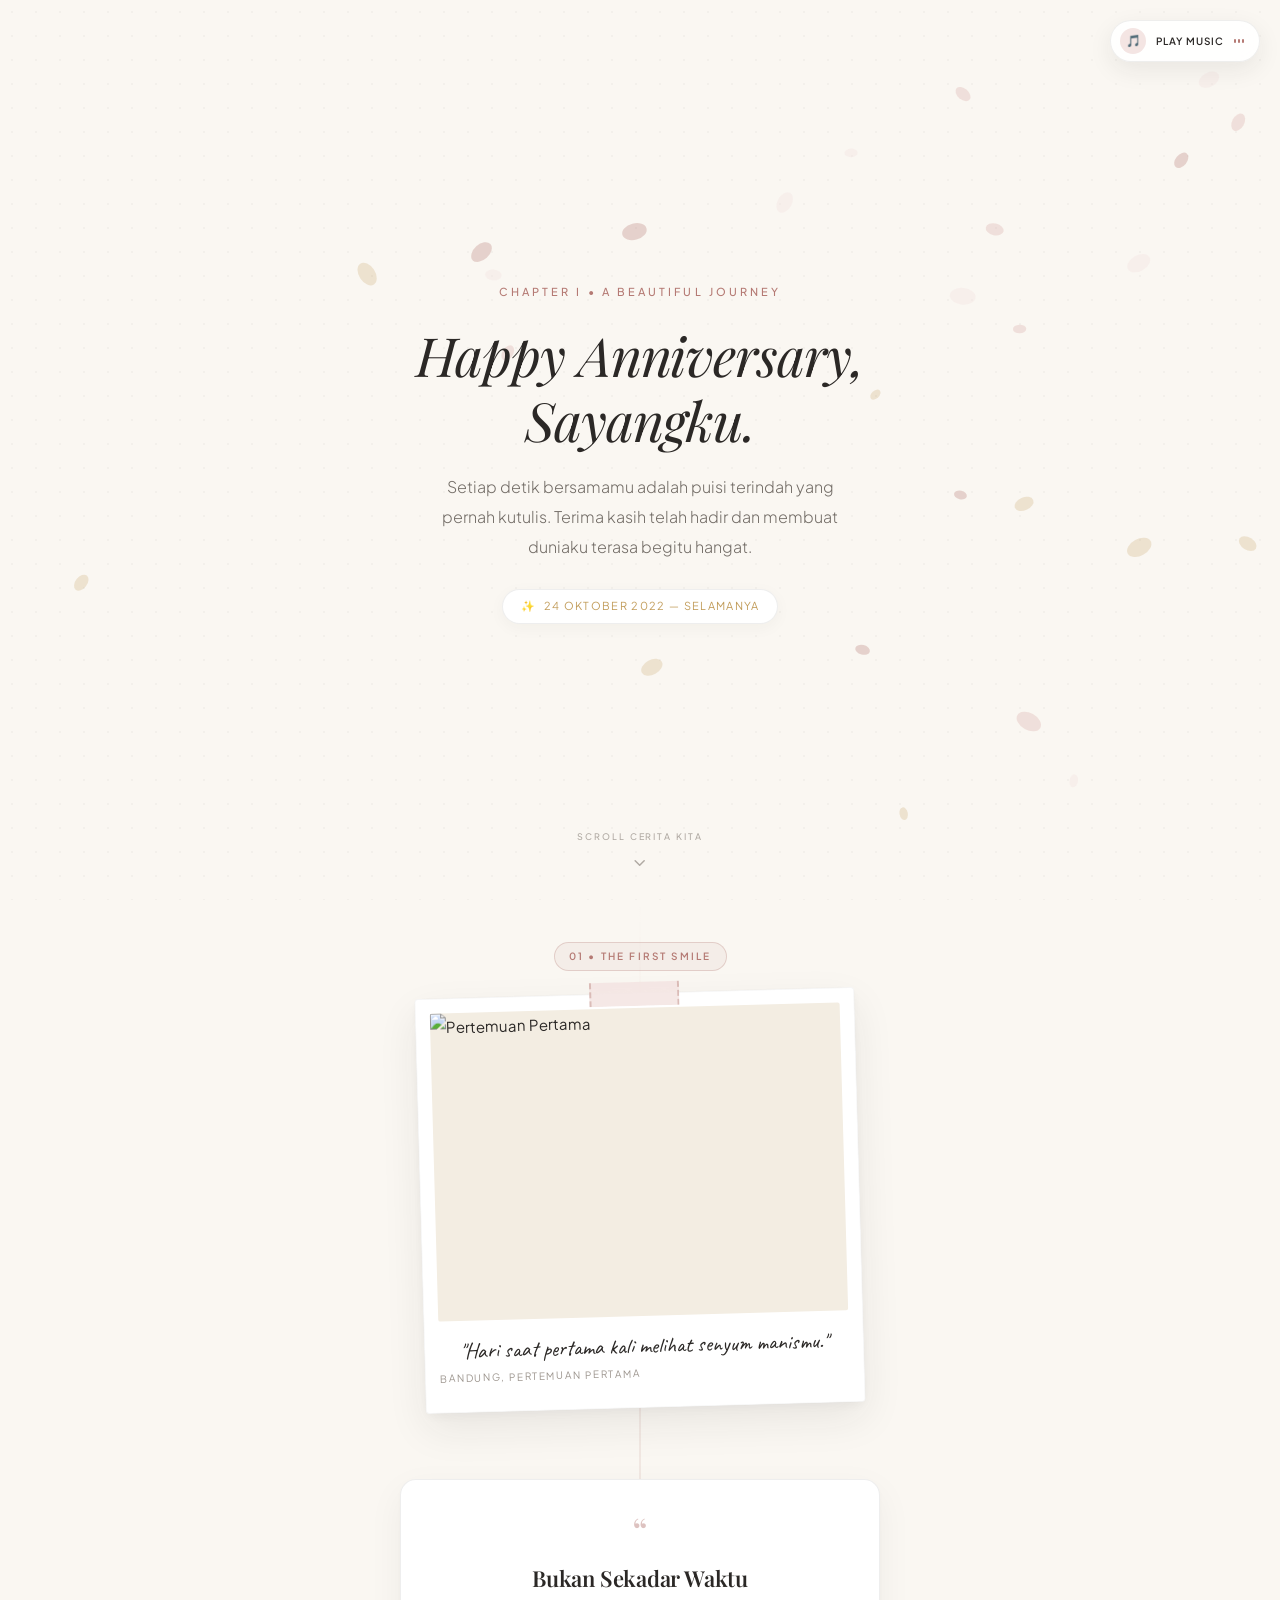
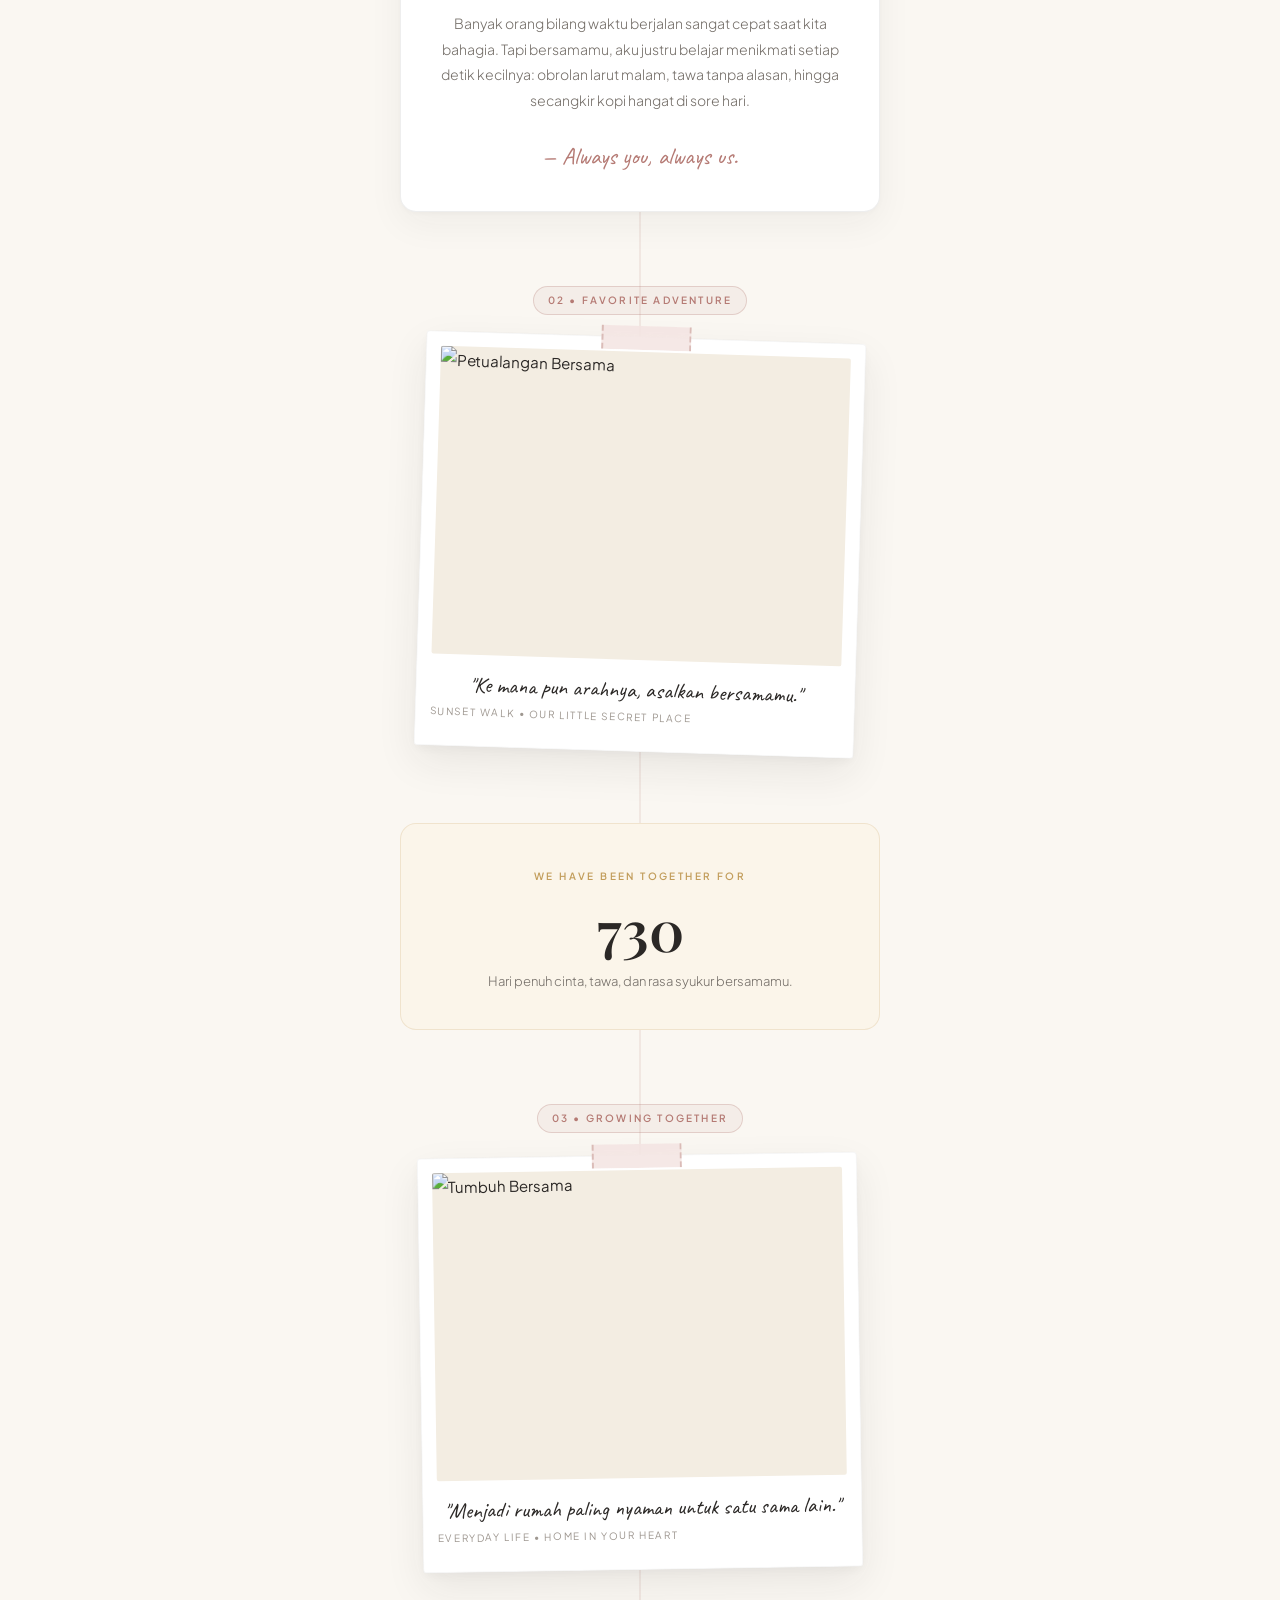
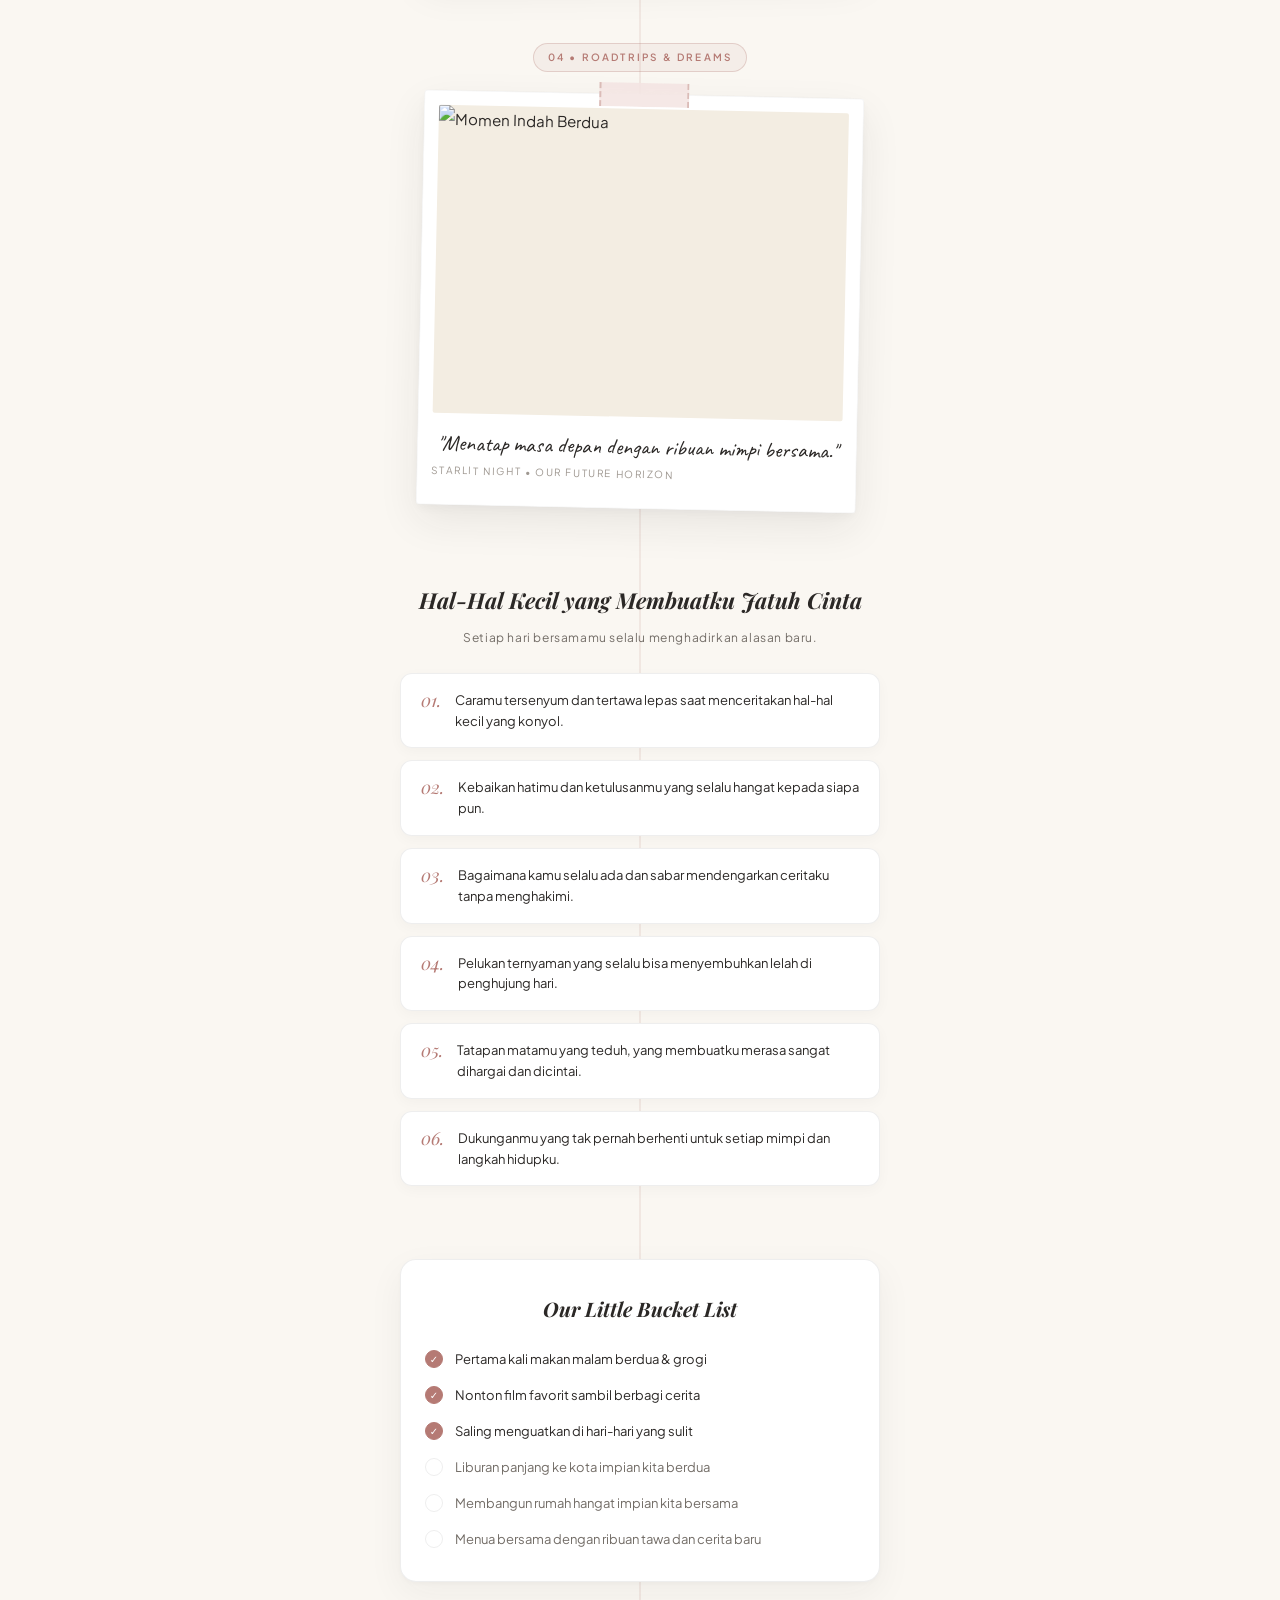
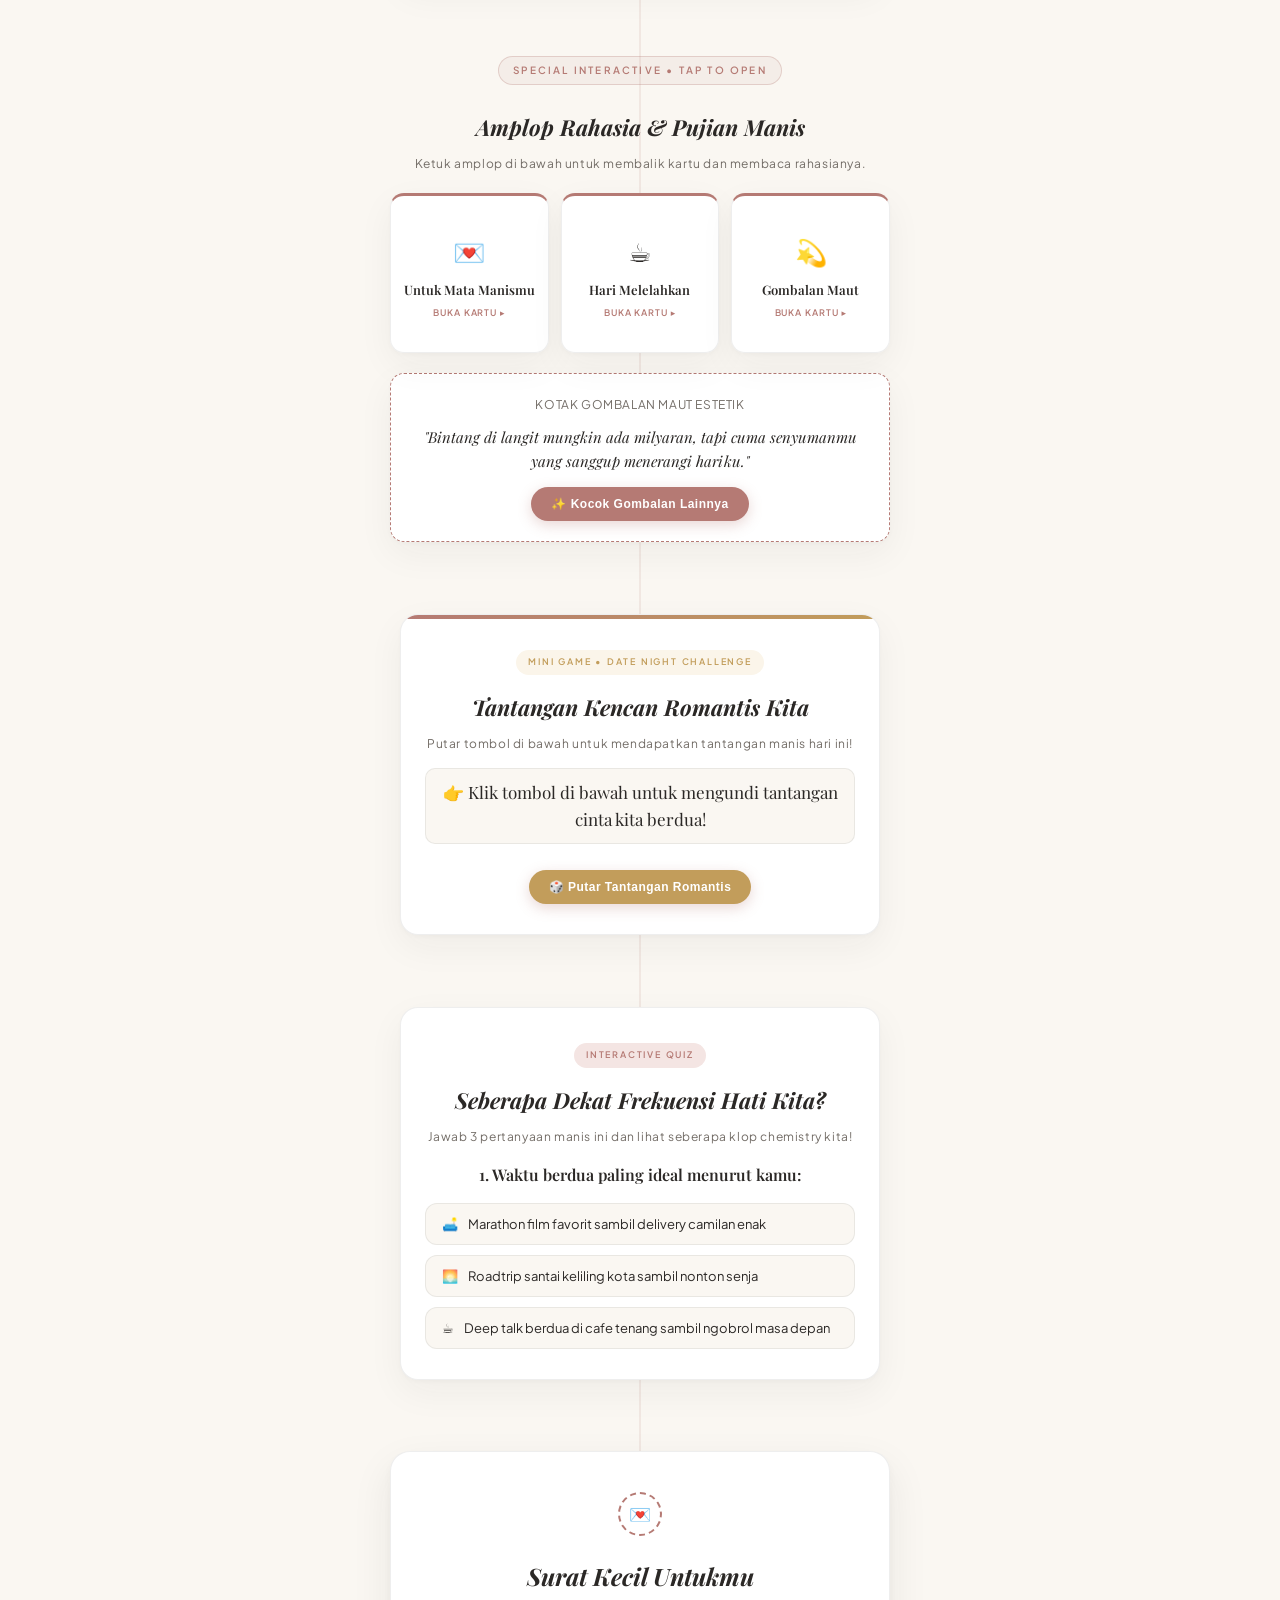
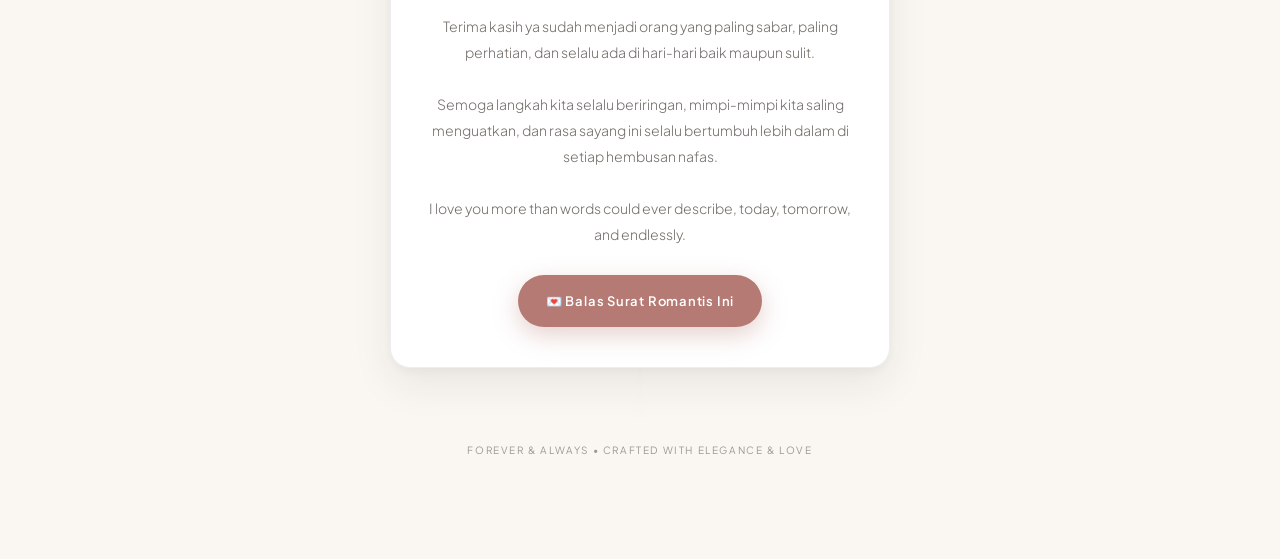
==== commit f43b7097: "feat(templates): add interactive mini games, quizzes, and gombalan maut across all 3 templates" ====
--- a/public/templates/aesthetic-minimalis/index.html
+++ b/public/templates/aesthetic-minimalis/index.html
@@ -498,6 +498,276 @@
     .reason-card {
       background: var(--bg-card);
       border: 1px solid var(--border-soft);
+      border-radius: 12px;
+      padding: 16px 20px;
+      display: flex;
+      align-items: flex-start;
+      gap: 14px;
+      box-shadow: 0 4px 14px rgba(43, 40, 38, 0.03);
+      transition: all 0.25s ease;
+      cursor: pointer;
+    }
+    .reason-card:hover {
+      transform: translateY(-2px);
+      border-color: var(--border-accent);
+      box-shadow: 0 8px 24px rgba(181, 122, 116, 0.1);
+    }
+    .reason-num {
+      font-family: var(--font-serif);
+      font-size: 18px;
+      font-style: italic;
+      color: var(--accent-rose);
+      flex-shrink: 0;
+      line-height: 1.2;
+    }
+    .reason-text {
+      font-size: 13px;
+      color: var(--text-main);
+      line-height: 1.6;
+    }
+
+    /* ========================================================
+       INTERACTIVE GOMBALAN ENVELOPES & 3D FLIP CARDS
+       ======================================================== */
+    .envelopes-section {
+      max-width: 500px;
+      margin: 0 auto;
+      text-align: center;
+    }
+    .envelopes-grid {
+      display: grid;
+      grid-template-columns: repeat(3, 1fr);
+      gap: 12px;
+      margin-top: 18px;
+      perspective: 1000px;
+    }
+    .envelope-card {
+      background: transparent;
+      height: 160px;
+      cursor: pointer;
+    }
+    .envelope-inner {
+      position: relative;
+      width: 100%;
+      height: 100%;
+      text-align: center;
+      transition: transform 0.6s cubic-bezier(0.16, 1, 0.3, 1);
+      transform-style: preserve-3d;
+      border-radius: 14px;
+      box-shadow: var(--shadow-soft);
+    }
+    .envelope-card.is-flipped .envelope-inner {
+      transform: rotateY(180deg);
+    }
+    .envelope-front, .envelope-back {
+      position: absolute;
+      inset: 0;
+      width: 100%;
+      height: 100%;
+      -webkit-backface-visibility: hidden;
+      backface-visibility: hidden;
+      border-radius: 14px;
+      padding: 14px 10px;
+      display: flex;
+      flex-direction: column;
+      align-items: center;
+      justify-content: center;
+    }
+    .envelope-front {
+      background: var(--bg-card);
+      border: 1px solid var(--border-soft);
+      border-top: 3px solid var(--accent-rose);
+    }
+    .envelope-icon {
+      font-size: 26px;
+      margin-bottom: 6px;
+    }
+    .envelope-title {
+      font-family: var(--font-serif);
+      font-size: 13px;
+      font-weight: 600;
+      color: var(--text-main);
+      line-height: 1.3;
+    }
+    .envelope-hint {
+      margin-top: 6px;
+      font-size: 9px;
+      letter-spacing: 0.1em;
+      text-transform: uppercase;
+      color: var(--accent-rose);
+      font-weight: 600;
+    }
+    .envelope-back {
+      background: var(--accent-rose-soft);
+      border: 1px solid var(--border-accent);
+      transform: rotateY(180deg);
+      overflow-y: auto;
+    }
+    .envelope-quote {
+      font-family: var(--font-sans);
+      font-size: 11px;
+      line-height: 1.55;
+      color: var(--text-main);
+      font-weight: 400;
+    }
+
+    /* Gombalan Generator Bar */
+    .gombalan-generator-box {
+      margin-top: 20px;
+      background: var(--bg-card);
+      border: 1px dashed var(--accent-rose);
+      border-radius: 14px;
+      padding: 20px 18px;
+      box-shadow: var(--shadow-soft);
+    }
+    .gombalan-text-display {
+      font-family: var(--font-serif);
+      font-size: 15px;
+      font-style: italic;
+      color: var(--text-main);
+      min-height: 48px;
+      display: flex;
+      align-items: center;
+      justify-content: center;
+      line-height: 1.6;
+      transition: opacity 0.3s ease;
+    }
+    .action-pill-btn {
+      display: inline-flex;
+      align-items: center;
+      gap: 6px;
+      margin-top: 14px;
+      background: var(--accent-rose);
+      color: #fff;
+      border: none;
+      padding: 10px 20px;
+      border-radius: 999px;
+      font-size: 12px;
+      font-weight: 600;
+      letter-spacing: 0.04em;
+      cursor: pointer;
+      box-shadow: 0 4px 14px rgba(181, 122, 116, 0.3);
+      transition: all 0.25s ease;
+    }
+    .action-pill-btn:hover {
+      background: #a36963;
+      transform: translateY(-2px);
+    }
+
+    /* ========================================================
+       INTERACTIVE COUPLE CHALLENGE GENERATOR
+       ======================================================== */
+    .challenge-card-box {
+      background: var(--bg-card);
+      border-radius: 18px;
+      border: 1px solid var(--border-soft);
+      box-shadow: var(--shadow-soft);
+      padding: 30px 24px;
+      max-width: 480px;
+      margin: 0 auto;
+      text-align: center;
+      position: relative;
+      overflow: hidden;
+    }
+    .challenge-card-box::before {
+      content: "";
+      position: absolute;
+      top: 0;
+      left: 0;
+      right: 0;
+      height: 4px;
+      background: linear-gradient(90deg, var(--accent-rose), var(--accent-gold));
+    }
+    .challenge-pill {
+      display: inline-block;
+      font-size: 9px;
+      letter-spacing: 0.2em;
+      text-transform: uppercase;
+      font-weight: 600;
+      color: var(--accent-gold);
+      background: var(--accent-gold-soft);
+      padding: 4px 12px;
+      border-radius: 999px;
+      margin-bottom: 12px;
+    }
+    .challenge-display-text {
+      font-family: var(--font-serif);
+      font-size: 17px;
+      line-height: 1.6;
+      color: var(--text-main);
+      min-height: 60px;
+      display: flex;
+      align-items: center;
+      justify-content: center;
+      margin: 12px 0;
+      padding: 10px;
+      background: var(--bg-warm);
+      border-radius: 10px;
+      border: 1px solid var(--border-soft);
+    }
+
+    /* ========================================================
+       INTERACTIVE COUPLE CHEMISTRY QUIZ
+       ======================================================== */
+    .quiz-card-box {
+      background: var(--bg-card);
+      border-radius: 18px;
+      border: 1px solid var(--border-soft);
+      box-shadow: var(--shadow-soft);
+      padding: 30px 24px;
+      max-width: 480px;
+      margin: 0 auto;
+      text-align: center;
+    }
+    .quiz-question-title {
+      font-family: var(--font-serif);
+      font-size: 16px;
+      font-weight: 600;
+      color: var(--text-main);
+      margin: 14px 0 16px;
+      line-height: 1.5;
+    }
+    .quiz-options-list {
+      display: flex;
+      flex-direction: column;
+      gap: 10px;
+      text-align: left;
+    }
+    .quiz-option-btn {
+      background: var(--bg-warm);
+      border: 1px solid var(--border-soft);
+      border-radius: 12px;
+      padding: 12px 16px;
+      font-size: 13px;
+      color: var(--text-main);
+      cursor: pointer;
+      display: flex;
+      align-items: center;
+      gap: 10px;
+      transition: all 0.2s ease;
+      font-family: var(--font-sans);
+    }
+    .quiz-option-btn:hover {
+      border-color: var(--accent-rose);
+      background: var(--accent-rose-soft);
+    }
+    .quiz-option-btn.selected {
+      border-color: var(--accent-rose);
+      background: var(--accent-rose-soft);
+      font-weight: 600;
+      color: var(--accent-rose);
+    }
+    .quiz-result-banner {
+      display: none;
+      margin-top: 18px;
+      padding: 16px;
+      background: var(--accent-rose-soft);
+      border: 1px solid var(--border-accent);
+      border-radius: 12px;
+      font-size: 13px;
+      color: var(--text-main);
+      line-height: 1.6;
+    }
       border-radius: 12px;
       padding: 16px 20px;
       display: flex;
@@ -859,6 +1129,154 @@
       </div>
     </section>
 
+    <!-- INTERACTIVE 1: LOVE FORTUNE ENVELOPES (GOMBALAN & SURAT RAHASIA) -->
+    <section class="story-item reveal-on-scroll">
+      <div class="envelopes-section">
+        <div class="chapter-tag">
+          <span class="chapter-pill">SPECIAL INTERACTIVE • TAP TO OPEN</span>
+        </div>
+        <h3 class="reasons-title">Amplop Rahasia &amp; Pujian Manis</h3>
+        <p class="reasons-subtitle">Ketuk amplop di bawah untuk membalik kartu dan membaca rahasianya.</p>
+
+        <div class="envelopes-grid">
+          <!-- Card 1 -->
+          <div class="envelope-card" data-envelope="1">
+            <div class="envelope-inner">
+              <div class="envelope-front">
+                <span class="envelope-icon">💌</span>
+                <h4 class="envelope-title">Untuk Mata Manismu</h4>
+                <span class="envelope-hint">Buka Kartu ▸</span>
+              </div>
+              <div class="envelope-back">
+                <p class="envelope-quote">"Kamu tahu kenapa aku nggak butuh peta? Karena kemana pun aku melangkah, tujuan akhirnya selalu kembali ke pelukanmu."</p>
+              </div>
+            </div>
+          </div>
+
+          <!-- Card 2 -->
+          <div class="envelope-card" data-envelope="2">
+            <div class="envelope-inner">
+              <div class="envelope-front">
+                <span class="envelope-icon">☕</span>
+                <h4 class="envelope-title">Hari Melelahkan</h4>
+                <span class="envelope-hint">Buka Kartu ▸</span>
+              </div>
+              <div class="envelope-back">
+                <p class="envelope-quote">"Dunia mungkin berisik dan menuntut banyak hal, tapi di mataku kamu sudah lebih dari cukup. Kamu hebat banget hari ini."</p>
+              </div>
+            </div>
+          </div>
+
+          <!-- Card 3 -->
+          <div class="envelope-card" data-envelope="3">
+            <div class="envelope-inner">
+              <div class="envelope-front">
+                <span class="envelope-icon">💫</span>
+                <h4 class="envelope-title">Gombalan Maut</h4>
+                <span class="envelope-hint">Buka Kartu ▸</span>
+              </div>
+              <div class="envelope-back">
+                <p class="envelope-quote">"Kalau mencintaimu adalah ujian sekolah, aku bakal sengaja nggak kumpulin kertas ujiannya biar bisa remedial terus di sampingmu."</p>
+              </div>
+            </div>
+          </div>
+        </div>
+
+        <!-- Random Gombalan Generator -->
+        <div class="gombalan-generator-box">
+          <p class="reasons-subtitle" style="margin-bottom: 8px;">KOTAK GOMBALAN MAUT ESTETIK</p>
+          <div class="gombalan-text-display" id="gombalan-display">
+            "Bintang di langit mungkin ada milyaran, tapi cuma senyumanmu yang sanggup menerangi hariku."
+          </div>
+          <button type="button" class="action-pill-btn" id="generate-gombalan-btn">
+            <span>✨ Kocok Gombalan Lainnya</span>
+          </button>
+        </div>
+      </div>
+    </section>
+
+    <!-- INTERACTIVE 2: COUPLE SWEET CHALLENGE / DATE NIGHT GENERATOR -->
+    <section class="story-item reveal-on-scroll">
+      <div class="challenge-card-box">
+        <span class="challenge-pill">MINI GAME • DATE NIGHT CHALLENGE</span>
+        <h3 class="reasons-title">Tantangan Kencan Romantis Kita</h3>
+        <p class="reasons-subtitle">Putar tombol di bawah untuk mendapatkan tantangan manis hari ini!</p>
+        <div class="challenge-display-text" id="challenge-display">
+          👉 Klik tombol di bawah untuk mengundi tantangan cinta kita berdua!
+        </div>
+        <button type="button" class="action-pill-btn" id="spin-challenge-btn" style="background: var(--accent-gold);">
+          <span>🎲 Putar Tantangan Romantis</span>
+        </button>
+      </div>
+    </section>
+
+    <!-- INTERACTIVE 3: COUPLE CHEMISTRY & MEMORY QUIZ -->
+    <section class="story-item reveal-on-scroll">
+      <div class="quiz-card-box">
+        <span class="challenge-pill" style="color: var(--accent-rose); background: var(--accent-rose-soft);">INTERACTIVE QUIZ</span>
+        <h3 class="reasons-title">Seberapa Dekat Frekuensi Hati Kita?</h3>
+        <p class="reasons-subtitle">Jawab 3 pertanyaan manis ini dan lihat seberapa klop chemistry kita!</p>
+
+        <div id="quiz-container">
+          <!-- Question 1 -->
+          <div class="quiz-question-block" id="quiz-q1">
+            <h4 class="quiz-question-title">1. Waktu berdua paling ideal menurut kamu:</h4>
+            <div class="quiz-options-list">
+              <button type="button" class="quiz-option-btn" data-qid="1" data-val="A">
+                <span>🛋️</span> <span>Marathon film favorit sambil delivery camilan enak</span>
+              </button>
+              <button type="button" class="quiz-option-btn" data-qid="1" data-val="B">
+                <span>🌅</span> <span>Roadtrip santai keliling kota sambil nonton senja</span>
+              </button>
+              <button type="button" class="quiz-option-btn" data-qid="1" data-val="C">
+                <span>☕</span> <span>Deep talk berdua di cafe tenang sambil ngobrol masa depan</span>
+              </button>
+            </div>
+          </div>
+
+          <!-- Question 2 -->
+          <div class="quiz-question-block" id="quiz-q2" style="display: none;">
+            <h4 class="quiz-question-title">2. Hal apa yang paling sering bikin kamu kangen saat jauh?</h4>
+            <div class="quiz-options-list">
+              <button type="button" class="quiz-option-btn" data-qid="2" data-val="A">
+                <span>🤍</span> <span>Obrolan random larut malam dan suara ketawamu</span>
+              </button>
+              <button type="button" class="quiz-option-btn" data-qid="2" data-val="B">
+                <span>🫂</span> <span>Pelukan hangat dan tatapan matamu yang menenangkan</span>
+              </button>
+              <button type="button" class="quiz-option-btn" data-qid="2" data-val="C">
+                <span>✨</span> <span>Semua hal tentang kamu tanpa terkecuali!</span>
+              </button>
+            </div>
+          </div>
+
+          <!-- Question 3 -->
+          <div class="quiz-question-block" id="quiz-q3" style="display: none;">
+            <h4 class="quiz-question-title">3. Kalimat apa yang paling ingin kamu dengar dari Player 1 hari ini?</h4>
+            <div class="quiz-options-list">
+              <button type="button" class="quiz-option-btn" data-qid="3" data-val="A">
+                <span>🍔</span> <span>"Aku udah siapin makanan favoritmu, yuk makan bareng!"</span>
+              </button>
+              <button type="button" class="quiz-option-btn" data-qid="3" data-val="B">
+                <span>💪</span> <span>"Jangan lelah ya, ada aku yang selalu bangga sama kamu."</span>
+              </button>
+              <button type="button" class="quiz-option-btn" data-qid="3" data-val="C">
+                <span>❤️</span> <span>"I love you more than words could ever describe."</span>
+              </button>
+            </div>
+          </div>
+
+          <!-- Quiz Result Banner -->
+          <div class="quiz-result-banner" id="quiz-result-box">
+            <strong>🎉 Chemistry Score: 100% PERFECT MATCH!</strong>
+            <p style="margin-top: 6px;" id="quiz-result-feedback">
+              Frekuensi hati kita benar-benar selaras! Nggak ada keraguan lagi, kamu dan aku adalah perpaduan terbaik di semesta ini. ❤️
+            </p>
+          </div>
+        </div>
+      </div>
+    </section>
+
     <!-- FINAL LOVE LETTER -->
     <article class="story-item reveal-on-scroll">
       <div class="closing-letter-card">
@@ -987,6 +1405,159 @@
       }
       bgmBtn.addEventListener("click", toggleAudio);
 
+      // Web Audio API Soft Chime
+      let softAudioCtx = null;
+      function playSoftChime(type = "bell") {
+        try {
+          const AudioClass = window.AudioContext || window.webkitAudioContext;
+          if (!AudioClass) return;
+          if (!softAudioCtx) softAudioCtx = new AudioClass();
+          if (softAudioCtx.state === 'suspended') softAudioCtx.resume();
+
+          const now = softAudioCtx.currentTime;
+          const osc = softAudioCtx.createOscillator();
+          const gain = softAudioCtx.createGain();
+
+          if (type === "fanfare") {
+            osc.type = "sine";
+            osc.frequency.setValueAtTime(523.25, now); // C5
+            osc.frequency.setValueAtTime(659.25, now + 0.1); // E5
+            osc.frequency.setValueAtTime(783.99, now + 0.2); // G5
+            osc.frequency.setValueAtTime(1046.50, now + 0.3); // C6
+            gain.gain.setValueAtTime(0.08, now);
+            gain.gain.exponentialRampToValueAtTime(0.001, now + 0.7);
+            osc.connect(gain);
+            gain.connect(softAudioCtx.destination);
+            osc.start(now);
+            osc.stop(now + 0.72);
+          } else {
+            osc.type = "sine";
+            osc.frequency.setValueAtTime(880, now); // A5
+            osc.frequency.exponentialRampToValueAtTime(1174.66, now + 0.15); // D6
+            gain.gain.setValueAtTime(0.06, now);
+            gain.gain.exponentialRampToValueAtTime(0.001, now + 0.4);
+            osc.connect(gain);
+            gain.connect(softAudioCtx.destination);
+            osc.start(now);
+            osc.stop(now + 0.42);
+          }
+        } catch (e) {}
+      }
+
+      // 1. Amplop Rahasia 3D Flip
+      const envelopeCards = document.querySelectorAll(".envelope-card");
+      envelopeCards.forEach((card) => {
+        card.addEventListener("click", () => {
+          card.classList.toggle("is-flipped");
+          playSoftChime("bell");
+        });
+      });
+
+      // 2. Gombalan Maut Generator
+      const gombalanList = [
+        `"Bintang di langit mungkin ada milyaran, tapi cuma senyumanmu yang sanggup menerangi hariku."`,
+        `"Kalau mencintaimu adalah hobi, aku nggak bakal butuh hari libur seumur hidup."`,
+        `"Kamu itu kayak playlist lagu favorit: mau diputar ratusan kali pun nggak pernah bikin bosan."`,
+        `"Aku nggak jago merangkai kata puitis, tapi jantungku selalu berdebar lebih kencang tiap namamu muncul di layar."`,
+        `"Banyak orang takut ketinggian, tapi aku cuma takut satu hal: kehilangan senyuman manismu."`,
+        `"Tahu nggak bedanya kamu sama Wi-Fi? Kalau Wi-Fi bisa disconnect, tapi hatiku ke kamu selalu terhubung 24/7."`,
+        `"Orang bilang rumah itu tempat tinggal, tapi buat aku rumah ternyaman itu adalah saat ada di sampingmu."`,
+        `"Kamu itu ibarat secangkir teh madu hangat di sore yang sejuk: manis, menenangkan, dan bikin nyaman."`,
+        `"Aku nggak butuh kopi mahal, cukup liat senyum manismu udah bikin hariku langsung bersemangat."`,
+        `"Di dunia yang serba terburu-buru ini, bersamamu adalah satu-satunya momen di mana aku ingin waktu berhenti."`,
+        `"Kamu tahu kenapa gravitasi bumi begitu kuat? Supaya hatiku nggak bisa kabur kemana-mana selain jatuh cinta padamu."`,
+        `"Kalau ada jutaan alasan untuk menyerah, senyumanmu adalah satu-satunya alasan terkuat untuk selalu berjuang."`
+      ];
+      const gombalanDisplay = document.getElementById("gombalan-display");
+      const gombalanBtn = document.getElementById("generate-gombalan-btn");
+      let lastGombalanIdx = 0;
+      gombalanBtn.addEventListener("click", () => {
+        playSoftChime("bell");
+        let nextIdx;
+        do {
+          nextIdx = Math.floor(Math.random() * gombalanList.length);
+        } while (nextIdx === lastGombalanIdx);
+        lastGombalanIdx = nextIdx;
+
+        gombalanDisplay.style.opacity = "0";
+        setTimeout(() => {
+          gombalanDisplay.textContent = gombalanList[nextIdx];
+          gombalanDisplay.style.opacity = "1";
+        }, 200);
+      });
+
+      // 3. Couple Challenge / Date Night Generator
+      const challengeList = [
+        "Tatap mata pasanganmu selama 15 detik tanpa boleh tertawa atau kedip! (Yang ketawa duluan wajib peluk erat ❤️)",
+        "Peluk hangat pasanganmu selama 30 detik tanpa boleh bicara apa-apa.",
+        "Kecup kening pasanganmu dan bisikkan satu doa paling tulus untuknya hari ini.",
+        "Sebutkan 3 hal kecil dari kebiasaannya yang paling sering bikin kamu tersenyum sendiri.",
+        "Ceritakan kembali momen pertama kali kamu sadar kalau kamu beneran jatuh cinta padanya.",
+        "Tiru suara atau gaya tertawanya yang paling khas dan menggemaskan!",
+        "Genggam tangannya, lalu nyanyikan 1 bait lagu favorit kalian berdua.",
+        "Buat janji manis satu hal seru yang wajib kalian berdua lakukan di akhir pekan ini!",
+        "Suapkan satu gigitan camilan / minuman favorit ke pasanganmu sambil tersenyum paling manis.",
+        "Katakan: 'Terima kasih ya sudah selalu ada dan nemenin aku sampai hari ini' sambil menatap matanya."
+      ];
+      const challengeDisplay = document.getElementById("challenge-display");
+      const spinChallengeBtn = document.getElementById("spin-challenge-btn");
+      let isSpinningChallenge = false;
+      spinChallengeBtn.addEventListener("click", () => {
+        if (isSpinningChallenge) return;
+        isSpinningChallenge = true;
+        spinChallengeBtn.disabled = true;
+        spinChallengeBtn.innerHTML = "<span>🎲 Mengundi Tantangan...</span>";
+
+        let ticks = 0;
+        const interval = setInterval(() => {
+          const rand = Math.floor(Math.random() * challengeList.length);
+          challengeDisplay.textContent = `🎲 ${challengeList[rand]}`;
+          playSoftChime("bell");
+          ticks++;
+          if (ticks > 8) {
+            clearInterval(interval);
+            const finalChoice = challengeList[Math.floor(Math.random() * challengeList.length)];
+            challengeDisplay.innerHTML = `<strong>✨ TANTANGAN KITA:</strong><br>${finalChoice}`;
+            spinChallengeBtn.disabled = false;
+            spinChallengeBtn.innerHTML = "<span>🎲 Putar Tantangan Lain</span>";
+            isSpinningChallenge = false;
+            playSoftChime("fanfare");
+          }
+        }, 120);
+      });
+
+      // 4. Couple Chemistry Quiz
+      const optionButtons = document.querySelectorAll(".quiz-option-btn");
+      const q1 = document.getElementById("quiz-q1");
+      const q2 = document.getElementById("quiz-q2");
+      const q3 = document.getElementById("quiz-q3");
+      const resultBox = document.getElementById("quiz-result-box");
+      const resultFeedback = document.getElementById("quiz-result-feedback");
+
+      optionButtons.forEach((btn) => {
+        btn.addEventListener("click", () => {
+          const qid = btn.dataset.qid;
+          btn.classList.add("selected");
+          playSoftChime("bell");
+
+          setTimeout(() => {
+            if (qid === "1") {
+              q1.style.display = "none";
+              q2.style.display = "block";
+            } else if (qid === "2") {
+              q2.style.display = "none";
+              q3.style.display = "block";
+            } else if (qid === "3") {
+              q3.style.display = "none";
+              resultBox.style.display = "block";
+              playSoftChime("fanfare");
+              // Trigger flower petals flourish
+              if (window.triggerPetalFlourish) window.triggerPetalFlourish();
+            }
+          }, 350);
+        });
+      });
+
       // Intersection Observer
       const revealElements = document.querySelectorAll(".reveal-on-scroll");
       if ("IntersectionObserver" in window) {
@@ -1043,6 +1614,23 @@
         });
       }
 
+      window.triggerPetalFlourish = () => {
+        for (let i = 0; i < 35; i++) {
+          petals.push({
+            x: Math.random() * width,
+            y: -10,
+            size: Math.random() * 12 + 8,
+            speedX: Math.random() * 2 - 1,
+            speedY: Math.random() * 2 + 1.5,
+            rotation: Math.random() * Math.PI * 2,
+            rotationSpeed: (Math.random() - 0.5) * 0.05,
+            color: petalColors[Math.floor(Math.random() * petalColors.length)],
+            swaySpeed: Math.random() * 0.04 + 0.02,
+            swayOffset: Math.random() * Math.PI * 2
+          });
+        }
+      };
+
       let tick = 0;
       function animate() {
         ctx.clearRect(0, 0, width, height);
